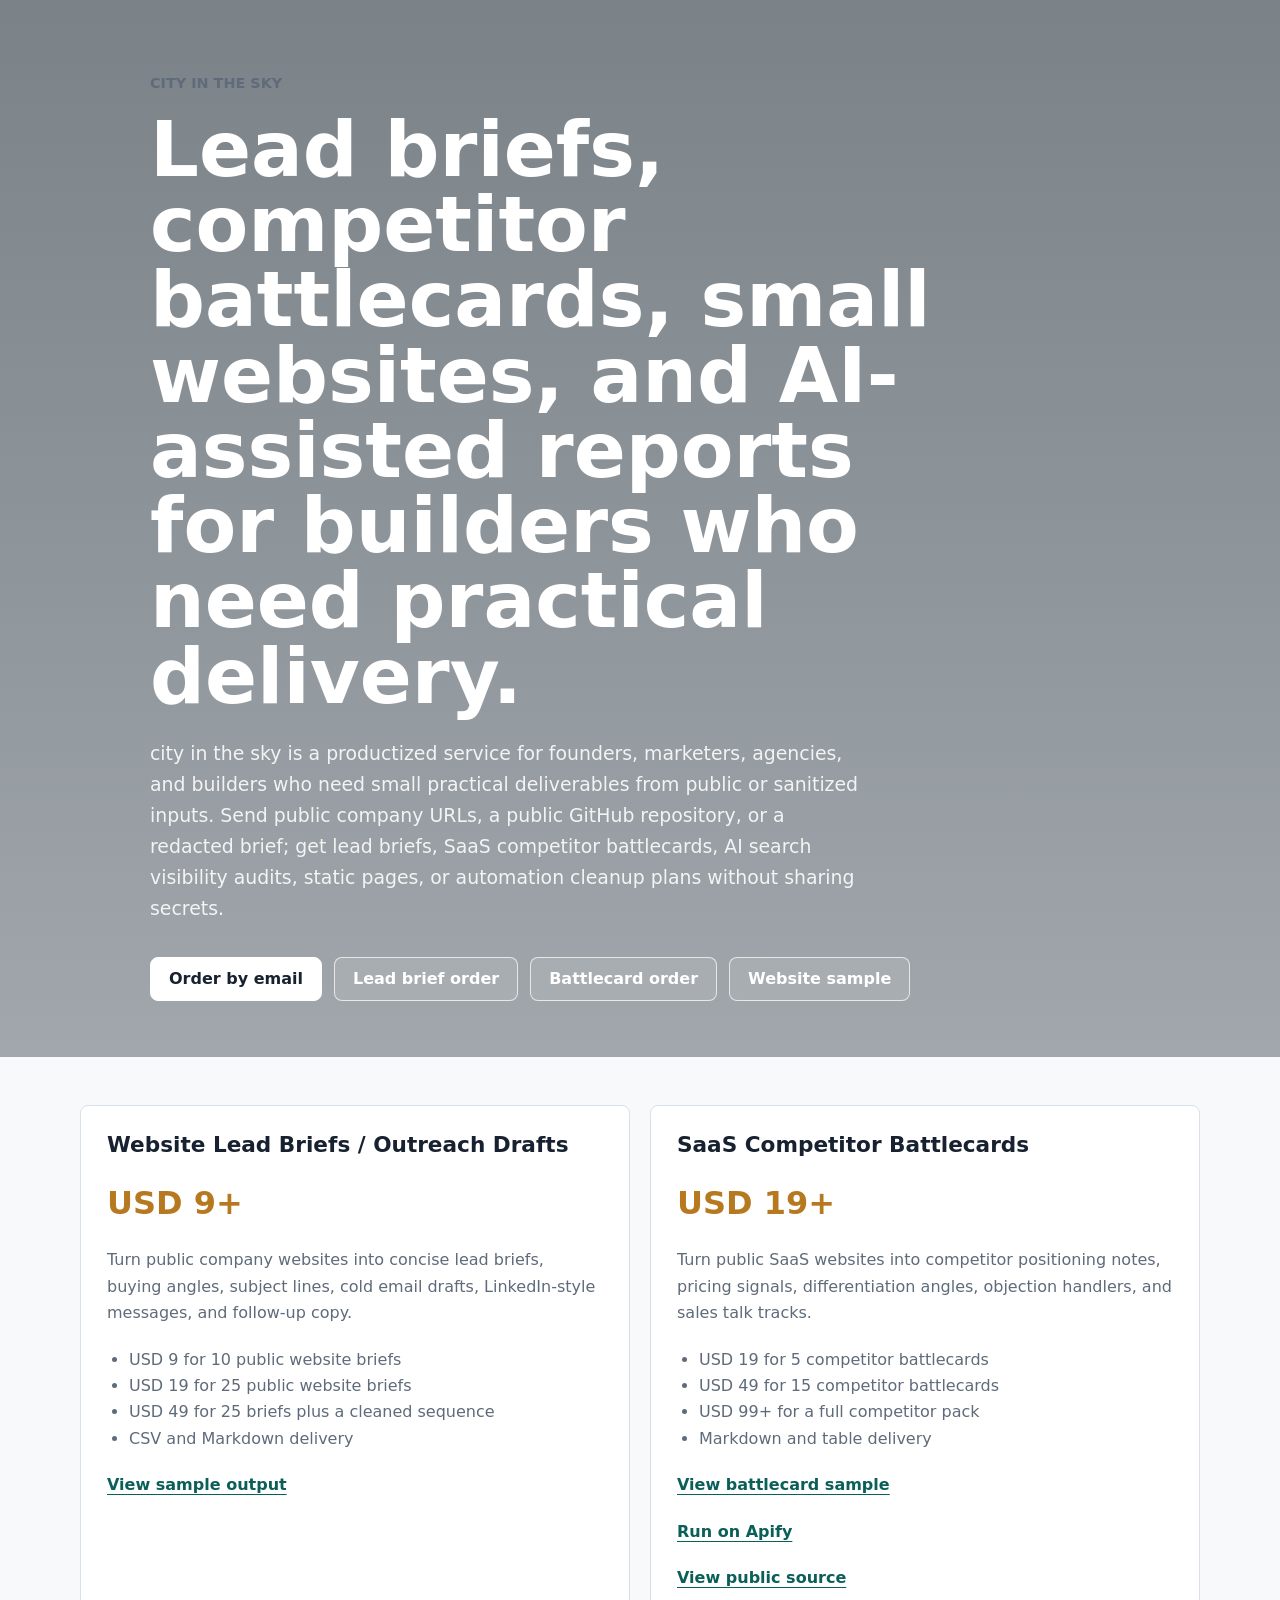
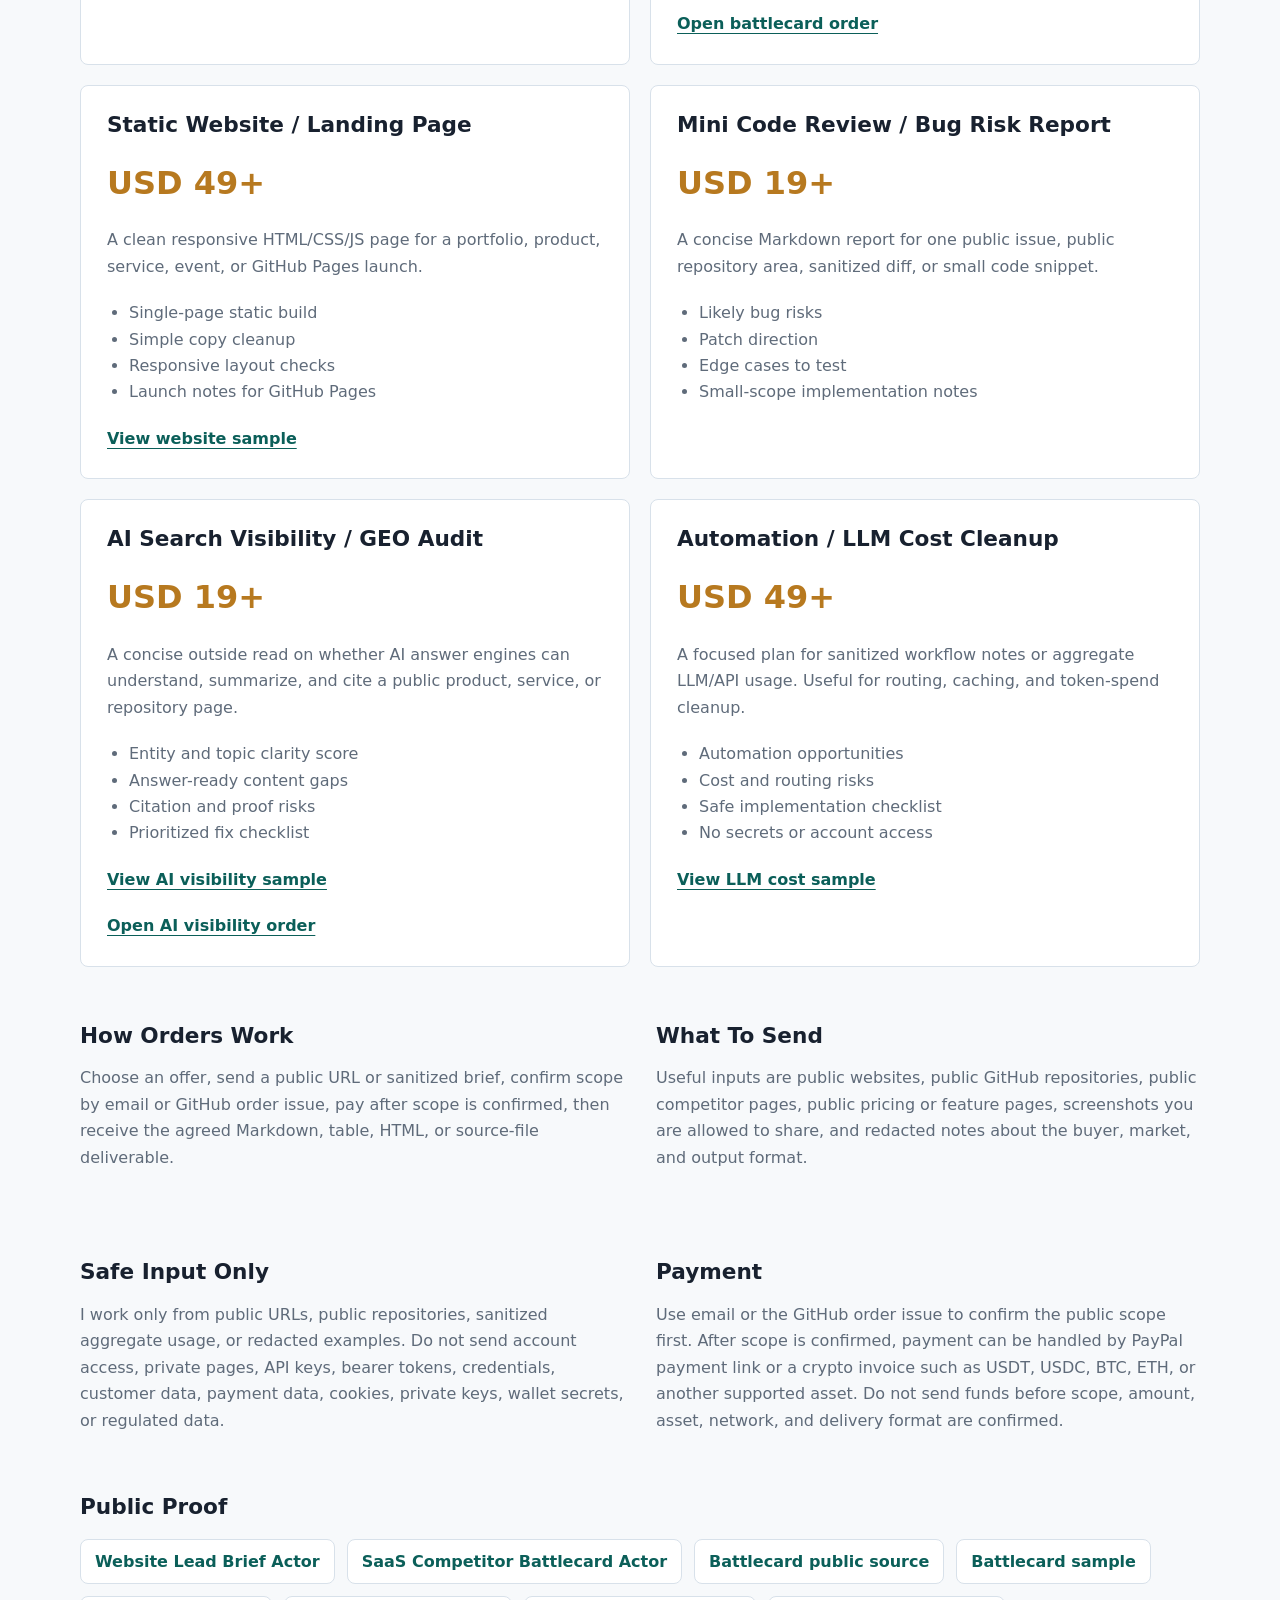
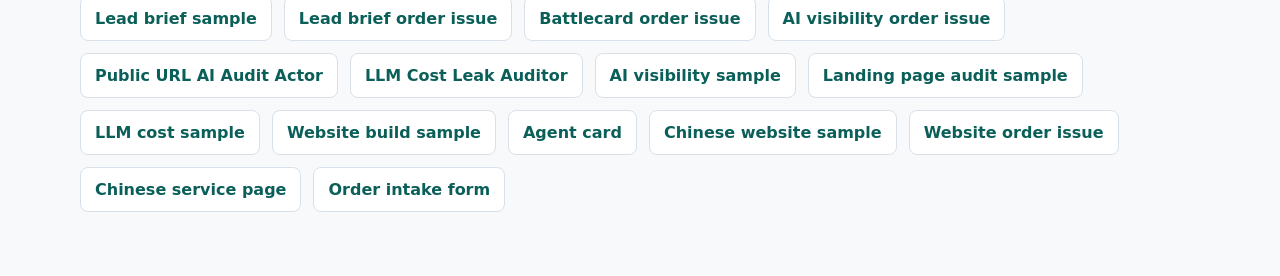
==== index.html @ 8f112b31 "Add public agent card" ====
<!doctype html>
<html lang="en">
  <head>
    <meta charset="utf-8" />
    <meta name="viewport" content="width=device-width, initial-scale=1" />
    <title>city in the sky | Lead Briefs, Competitor Battlecards, Small Websites, and AI Reports</title>
    <meta
      name="description"
      content="Website lead briefs, SaaS competitor battlecards, small AI-assisted website builds, code reviews, landing page audits, and automation reports from public or sanitized inputs."
    />
    <script type="application/ld+json">
      {
        "@context": "https://schema.org",
        "@type": "Organization",
        "name": "city in the sky",
        "url": "https://nonggde.github.io/city-in-the-sky-services/",
        "email": "a13553776411@gmail.com",
        "description": "Productized small AI-assisted reports, lightweight website builds, and public-data audits for SaaS teams, agencies, founders, and builders.",
        "makesOffer": [
          {
            "@type": "Offer",
            "itemOffered": {
              "@type": "Service",
              "name": "Website Lead Briefs"
            }
          },
          {
            "@type": "Offer",
            "itemOffered": {
              "@type": "Service",
              "name": "SaaS Competitor Battlecards"
            }
          },
          {
            "@type": "Offer",
            "itemOffered": {
              "@type": "Service",
              "name": "AI Search Visibility / GEO Audit"
            }
          }
        ]
      }
    </script>
    <link rel="stylesheet" href="styles.css" />
  </head>
  <body>
    <main>
      <section class="hero">
        <div class="hero__content">
          <p class="eyebrow">city in the sky</p>
          <h1>Lead briefs, competitor battlecards, small websites, and AI-assisted reports for builders who need practical delivery.</h1>
          <p class="lead">
            city in the sky is a productized service for founders, marketers, agencies, and
            builders who need small practical deliverables from public or sanitized inputs. Send
            public company URLs, a public GitHub repository, or a redacted brief; get lead briefs,
            SaaS competitor battlecards, AI search visibility audits, static pages, or automation
            cleanup plans without sharing secrets.
          </p>
          <div class="actions">
            <a class="button button--primary" href="mailto:a13553776411@gmail.com?subject=Service%20Order&body=Hi%20city%20in%20the%20sky%2C%0A%0AI%20want%20to%20order%3A%20website%20lead%20briefs%20%2F%20SaaS%20competitor%20battlecards%20%2F%20website%20build%20%2F%20audit%20report.%0A%0ASelected%20package%3A%20%0APublic%20website%20URLs%3A%20%0ACompetitor%20URLs%20if%20needed%3A%20%0AMy%20offer%20or%20company%20context%3A%20%0ATarget%20buyer%20or%20market%3A%20%0APreferred%20language%20and%20tone%3A%20English%2C%20concise%0APreferred%20payment%3A%20PayPal%20payment%20link%20%2F%20USDT%20%2F%20USDC%20%2F%20BTC%20%2F%20ETH%20%2F%20other%0A%0AI%20confirm%20this%20order%20uses%20public%20or%20sanitized%20inputs%20only%20and%20does%20not%20include%20logins%2C%20private%20data%2C%20API%20keys%2C%20credentials%2C%20customer%20data%2C%20payment%20data%2C%20wallet%20secrets%2C%20or%20regulated%20data.">Order by email</a>
            <a class="button" href="https://github.com/nonggde/city-in-the-sky-services/issues/new?template=lead-brief-order.yml" rel="noreferrer">Lead brief order</a>
            <a class="button" href="https://github.com/nonggde/city-in-the-sky-services/issues/new?template=battlecard-order.yml" rel="noreferrer">Battlecard order</a>
            <a class="button" href="web-demo.html">Website sample</a>
          </div>
        </div>
      </section>

      <section class="band">
        <div class="grid">
          <article>
            <h2>Website Lead Briefs / Outreach Drafts</h2>
            <p class="price">USD 9+</p>
            <p>
              Turn public company websites into concise lead briefs, buying angles, subject
              lines, cold email drafts, LinkedIn-style messages, and follow-up copy.
            </p>
            <ul>
              <li>USD 9 for 10 public website briefs</li>
              <li>USD 19 for 25 public website briefs</li>
              <li>USD 49 for 25 briefs plus a cleaned sequence</li>
              <li>CSV and Markdown delivery</li>
            </ul>
            <p class="card-link"><a href="https://github.com/nonggde/website-lead-brief-actor/blob/main/examples/model-backed-sample.md" rel="noreferrer">View sample output</a></p>
          </article>

          <article>
            <h2>SaaS Competitor Battlecards</h2>
            <p class="price">USD 19+</p>
            <p>
              Turn public SaaS websites into competitor positioning notes, pricing signals,
              differentiation angles, objection handlers, and sales talk tracks.
            </p>
            <ul>
              <li>USD 19 for 5 competitor battlecards</li>
              <li>USD 49 for 15 competitor battlecards</li>
              <li>USD 99+ for a full competitor pack</li>
              <li>Markdown and table delivery</li>
            </ul>
            <p class="card-link"><a href="battlecard-sample.html">View battlecard sample</a></p>
            <p class="card-link"><a href="https://apify.com/city-in-the-sky/saas-competitor-battlecard-generator" rel="noreferrer">Run on Apify</a></p>
            <p class="card-link"><a href="https://github.com/nonggde/saas-competitor-battlecard-actor" rel="noreferrer">View public source</a></p>
            <p class="card-link"><a href="https://github.com/nonggde/city-in-the-sky-services/issues/new?template=battlecard-order.yml" rel="noreferrer">Open battlecard order</a></p>
          </article>

          <article>
            <h2>Static Website / Landing Page</h2>
            <p class="price">USD 49+</p>
            <p>
              A clean responsive HTML/CSS/JS page for a portfolio, product, service, event,
              or GitHub Pages launch.
            </p>
            <ul>
              <li>Single-page static build</li>
              <li>Simple copy cleanup</li>
              <li>Responsive layout checks</li>
              <li>Launch notes for GitHub Pages</li>
            </ul>
            <p class="card-link"><a href="web-demo.html">View website sample</a></p>
          </article>

          <article>
            <h2>Mini Code Review / Bug Risk Report</h2>
            <p class="price">USD 19+</p>
            <p>
              A concise Markdown report for one public issue, public repository area, sanitized
              diff, or small code snippet.
            </p>
            <ul>
              <li>Likely bug risks</li>
              <li>Patch direction</li>
              <li>Edge cases to test</li>
              <li>Small-scope implementation notes</li>
            </ul>
          </article>

          <article>
            <h2>AI Search Visibility / GEO Audit</h2>
            <p class="price">USD 19+</p>
            <p>
              A concise outside read on whether AI answer engines can understand, summarize,
              and cite a public product, service, or repository page.
            </p>
            <ul>
              <li>Entity and topic clarity score</li>
              <li>Answer-ready content gaps</li>
              <li>Citation and proof risks</li>
              <li>Prioritized fix checklist</li>
            </ul>
            <p class="card-link"><a href="ai-visibility-sample.html">View AI visibility sample</a></p>
            <p class="card-link"><a href="https://github.com/nonggde/city-in-the-sky-services/issues/new?template=ai-visibility-order.yml" rel="noreferrer">Open AI visibility order</a></p>
          </article>

          <article>
            <h2>Automation / LLM Cost Cleanup</h2>
            <p class="price">USD 49+</p>
            <p>
              A focused plan for sanitized workflow notes or aggregate LLM/API usage.
              Useful for routing, caching, and token-spend cleanup.
            </p>
            <ul>
              <li>Automation opportunities</li>
              <li>Cost and routing risks</li>
              <li>Safe implementation checklist</li>
              <li>No secrets or account access</li>
            </ul>
            <p class="card-link"><a href="llm-cost-sample.html">View LLM cost sample</a></p>
          </article>
        </div>
      </section>

      <section class="rules">
        <div>
          <h2>How Orders Work</h2>
          <p>
            Choose an offer, send a public URL or sanitized brief, confirm scope by email or GitHub
            order issue, pay after scope is confirmed, then receive the agreed Markdown, table,
            HTML, or source-file deliverable.
          </p>
        </div>
        <div>
          <h2>What To Send</h2>
          <p>
            Useful inputs are public websites, public GitHub repositories, public competitor pages,
            public pricing or feature pages, screenshots you are allowed to share, and redacted
            notes about the buyer, market, and output format.
          </p>
        </div>
      </section>

      <section class="rules">
        <div>
          <h2>Safe Input Only</h2>
          <p>
            I work only from public URLs, public repositories, sanitized aggregate usage, or redacted
            examples. Do not send account access, private pages, API keys, bearer tokens, credentials,
            customer data, payment data, cookies, private keys, wallet secrets, or regulated data.
          </p>
        </div>
        <div>
          <h2>Payment</h2>
          <p>
            Use email or the GitHub order issue to confirm the public scope first. After scope is
            confirmed, payment can be handled by PayPal payment link or a crypto invoice such as
            USDT, USDC, BTC, ETH, or another supported asset. Do not send funds before scope,
            amount, asset, network, and delivery format are confirmed.
          </p>
        </div>
      </section>

      <section class="proof">
        <h2>Public Proof</h2>
        <div class="links">
          <a href="https://github.com/nonggde/website-lead-brief-actor" rel="noreferrer">Website Lead Brief Actor</a>
          <a href="https://apify.com/city-in-the-sky/saas-competitor-battlecard-generator" rel="noreferrer">SaaS Competitor Battlecard Actor</a>
          <a href="https://github.com/nonggde/saas-competitor-battlecard-actor" rel="noreferrer">Battlecard public source</a>
          <a href="battlecard-sample.html">Battlecard sample</a>
          <a href="https://github.com/nonggde/website-lead-brief-actor/blob/main/examples/model-backed-sample.md" rel="noreferrer">Lead brief sample</a>
          <a href="https://github.com/nonggde/city-in-the-sky-services/issues/new?template=lead-brief-order.yml" rel="noreferrer">Lead brief order issue</a>
          <a href="https://github.com/nonggde/city-in-the-sky-services/issues/new?template=battlecard-order.yml" rel="noreferrer">Battlecard order issue</a>
          <a href="https://github.com/nonggde/city-in-the-sky-services/issues/new?template=ai-visibility-order.yml" rel="noreferrer">AI visibility order issue</a>
          <a href="https://github.com/nonggde/public-url-ai-audit-actor" rel="noreferrer">Public URL AI Audit Actor</a>
          <a href="https://github.com/nonggde/llm-cost-leak-auditor" rel="noreferrer">LLM Cost Leak Auditor</a>
          <a href="ai-visibility-sample.html">AI visibility sample</a>
          <a href="sample.html">Landing page audit sample</a>
          <a href="llm-cost-sample.html">LLM cost sample</a>
          <a href="web-demo.html">Website build sample</a>
          <a href="agent-card.json">Agent card</a>
          <a href="web-demo-zh.html">Chinese website sample</a>
          <a href="https://github.com/nonggde/city-in-the-sky-services/issues/new?template=website-build-order.yml" rel="noreferrer">Website order issue</a>
          <a href="zh.html">Chinese service page</a>
          <a href="https://github.com/nonggde/city-in-the-sky-services/issues/new?template=order-starter.yml" rel="noreferrer">Order intake form</a>
        </div>
      </section>
    </main>
  </body>
</html>
---- styles.css ----
:root {
  color-scheme: light;
  --ink: #18212f;
  --muted: #5f6b7a;
  --line: #d8e1ea;
  --paper: #f7f9fb;
  --panel: #ffffff;
  --accent: #0f766e;
  --accent-strong: #0b5f59;
  --gold: #b7791f;
}

* {
  box-sizing: border-box;
}

body {
  margin: 0;
  font-family: Inter, ui-sans-serif, system-ui, -apple-system, BlinkMacSystemFont, "Segoe UI", sans-serif;
  color: var(--ink);
  background: var(--paper);
}

a {
  color: inherit;
}

main {
  min-height: 100vh;
}

.hero {
  min-height: 58vh;
  display: flex;
  align-items: center;
  padding: 72px 24px 56px;
  background:
    linear-gradient(rgba(8, 21, 30, 0.52), rgba(8, 21, 30, 0.36)),
    url("https://images.unsplash.com/photo-1497366754035-f200968a6e72?auto=format&fit=crop&w=1800&q=80") center/cover;
  color: #fff;
}

.hero--zh {
  background:
    linear-gradient(rgba(8, 21, 30, 0.58), rgba(8, 21, 30, 0.38)),
    url("https://images.unsplash.com/photo-1517245386807-bb43f82c33c4?auto=format&fit=crop&w=1800&q=80") center/cover;
}

.hero__content {
  width: min(980px, 100%);
  margin: 0 auto;
}

.eyebrow {
  margin: 0 0 16px;
  font-size: 0.9rem;
  font-weight: 700;
  letter-spacing: 0;
  text-transform: uppercase;
}

h1 {
  max-width: 850px;
  margin: 0;
  font-size: clamp(2.4rem, 6vw, 5.2rem);
  line-height: 0.98;
  letter-spacing: 0;
}

.lead {
  max-width: 720px;
  margin: 24px 0 0;
  font-size: 1.18rem;
  line-height: 1.65;
  color: rgba(255, 255, 255, 0.88);
}

.actions {
  display: flex;
  flex-wrap: wrap;
  gap: 12px;
  margin-top: 32px;
}

.button {
  display: inline-flex;
  min-height: 44px;
  align-items: center;
  justify-content: center;
  border: 1px solid rgba(255, 255, 255, 0.7);
  border-radius: 8px;
  padding: 10px 18px;
  color: #fff;
  font-weight: 700;
  text-decoration: none;
  background: rgba(255, 255, 255, 0.1);
}

.button--primary {
  border-color: #fff;
  color: var(--ink);
  background: #fff;
}

.band,
.rules,
.proof {
  width: min(1120px, calc(100% - 48px));
  margin: 0 auto;
}

.band {
  padding: 48px 0 20px;
}

.grid {
  display: grid;
  grid-template-columns: repeat(2, minmax(0, 1fr));
  gap: 20px;
}

article {
  min-height: 320px;
  border: 1px solid var(--line);
  border-radius: 8px;
  padding: 26px;
  background: var(--panel);
}

h2 {
  margin: 0;
  font-size: 1.35rem;
  line-height: 1.25;
  letter-spacing: 0;
}

.price {
  margin: 18px 0;
  color: var(--gold);
  font-size: 2rem;
  font-weight: 800;
}

p,
li {
  color: var(--muted);
  font-size: 1rem;
  line-height: 1.65;
}

ul {
  margin: 20px 0 0;
  padding-left: 22px;
}

strong {
  color: var(--ink);
}

.card-link {
  margin: 20px 0 0;
}

.card-link a {
  color: var(--accent-strong);
  font-weight: 800;
  text-decoration: underline;
  text-underline-offset: 4px;
}

.rules {
  display: grid;
  grid-template-columns: repeat(2, minmax(0, 1fr));
  gap: 32px;
  padding: 36px 0;
}

.proof {
  padding: 8px 0 64px;
}

.links {
  display: flex;
  flex-wrap: wrap;
  gap: 12px;
  margin-top: 18px;
}

.links a {
  border: 1px solid var(--line);
  border-radius: 8px;
  padding: 12px 14px;
  color: var(--accent-strong);
  font-weight: 700;
  text-decoration: none;
  background: var(--panel);
}

.report-page {
  background: var(--paper);
}

.report-hero {
  padding: 72px 24px 44px;
  background: var(--ink);
  color: #fff;
}

.report-hero > * {
  width: min(920px, 100%);
  margin-left: auto;
  margin-right: auto;
}

.report-body {
  display: grid;
  width: min(920px, calc(100% - 48px));
  margin: 0 auto;
  padding: 36px 0 64px;
  gap: 18px;
}

.report-body article {
  min-height: auto;
}

.report-body ol {
  margin: 20px 0 0;
  padding-left: 22px;
}

.table-wrap {
  width: 100%;
  margin-top: 20px;
  overflow-x: auto;
}

table {
  width: 100%;
  min-width: 640px;
  border-collapse: collapse;
  color: var(--ink);
}

th,
td {
  border-bottom: 1px solid var(--line);
  padding: 12px 10px;
  text-align: left;
  vertical-align: top;
}

th {
  color: var(--ink);
  font-size: 0.86rem;
  text-transform: uppercase;
}

td {
  color: var(--muted);
  font-size: 0.96rem;
}

.demo-page {
  background: #f4f7f5;
}

.demo-hero {
  min-height: 62vh;
  display: flex;
  align-items: center;
  padding: 72px 24px 56px;
  color: #fff;
  background:
    linear-gradient(90deg, rgba(11, 22, 28, 0.82), rgba(11, 22, 28, 0.46)),
    url("https://images.unsplash.com/photo-1519389950473-47ba0277781c?auto=format&fit=crop&w=1800&q=82") center/cover;
}

.demo-hero__copy,
.demo-strip,
.demo-content,
.demo-process,
.demo-boundary {
  width: min(1120px, calc(100% - 48px));
  margin: 0 auto;
}

.demo-hero__copy {
  width: min(980px, calc(100% - 48px));
}

.demo-strip {
  display: grid;
  grid-template-columns: repeat(3, minmax(0, 1fr));
  gap: 1px;
  padding: 0;
  transform: translateY(-28px);
  overflow: hidden;
  border: 1px solid var(--line);
  border-radius: 8px;
  background: var(--line);
}

.demo-strip div {
  min-height: 116px;
  padding: 24px;
  background: #fff;
}

.demo-strip span {
  display: block;
  margin-bottom: 10px;
  color: var(--muted);
  font-size: 0.88rem;
  font-weight: 700;
}

.demo-strip strong {
  display: block;
  font-size: 1.15rem;
  line-height: 1.35;
}

.demo-content,
.demo-process,
.demo-boundary {
  padding: 28px 0 44px;
}

.demo-section-heading {
  max-width: 720px;
  margin-bottom: 22px;
}

.demo-section-heading .eyebrow {
  color: var(--accent-strong);
}

.demo-section-heading h2 {
  font-size: clamp(1.8rem, 4vw, 3.2rem);
  line-height: 1.05;
}

.demo-grid {
  display: grid;
  grid-template-columns: repeat(4, minmax(0, 1fr));
  gap: 16px;
}

.demo-grid article {
  min-height: 230px;
}

.demo-grid h3 {
  margin: 0;
  font-size: 1.08rem;
  line-height: 1.25;
}

.demo-process ol {
  display: grid;
  grid-template-columns: repeat(4, minmax(0, 1fr));
  gap: 16px;
  margin: 0;
  padding: 0;
  list-style: none;
}

.demo-process li {
  min-height: 210px;
  border: 1px solid var(--line);
  border-radius: 8px;
  padding: 22px;
  background: #fff;
}

.demo-process li strong {
  display: block;
  margin-bottom: 12px;
  font-size: 1.05rem;
}

.demo-boundary {
  margin-bottom: 64px;
  border-top: 1px solid var(--line);
}

@media (max-width: 760px) {
  .hero {
    min-height: 62vh;
    padding: 56px 20px 44px;
  }

  .band,
  .rules,
  .proof {
    width: min(100% - 32px, 1120px);
  }

  .grid,
  .rules {
    grid-template-columns: 1fr;
  }

  article {
    min-height: auto;
  }

  .demo-hero {
    min-height: 68vh;
    padding: 56px 20px 48px;
  }

  .demo-hero__copy,
  .demo-strip,
  .demo-content,
  .demo-process,
  .demo-boundary {
    width: min(100% - 32px, 1120px);
  }

  .demo-strip,
  .demo-grid,
  .demo-process ol {
    grid-template-columns: 1fr;
  }

  .demo-strip {
    transform: translateY(-18px);
  }

  .demo-strip div,
  .demo-grid article,
  .demo-process li {
    min-height: auto;
  }
}
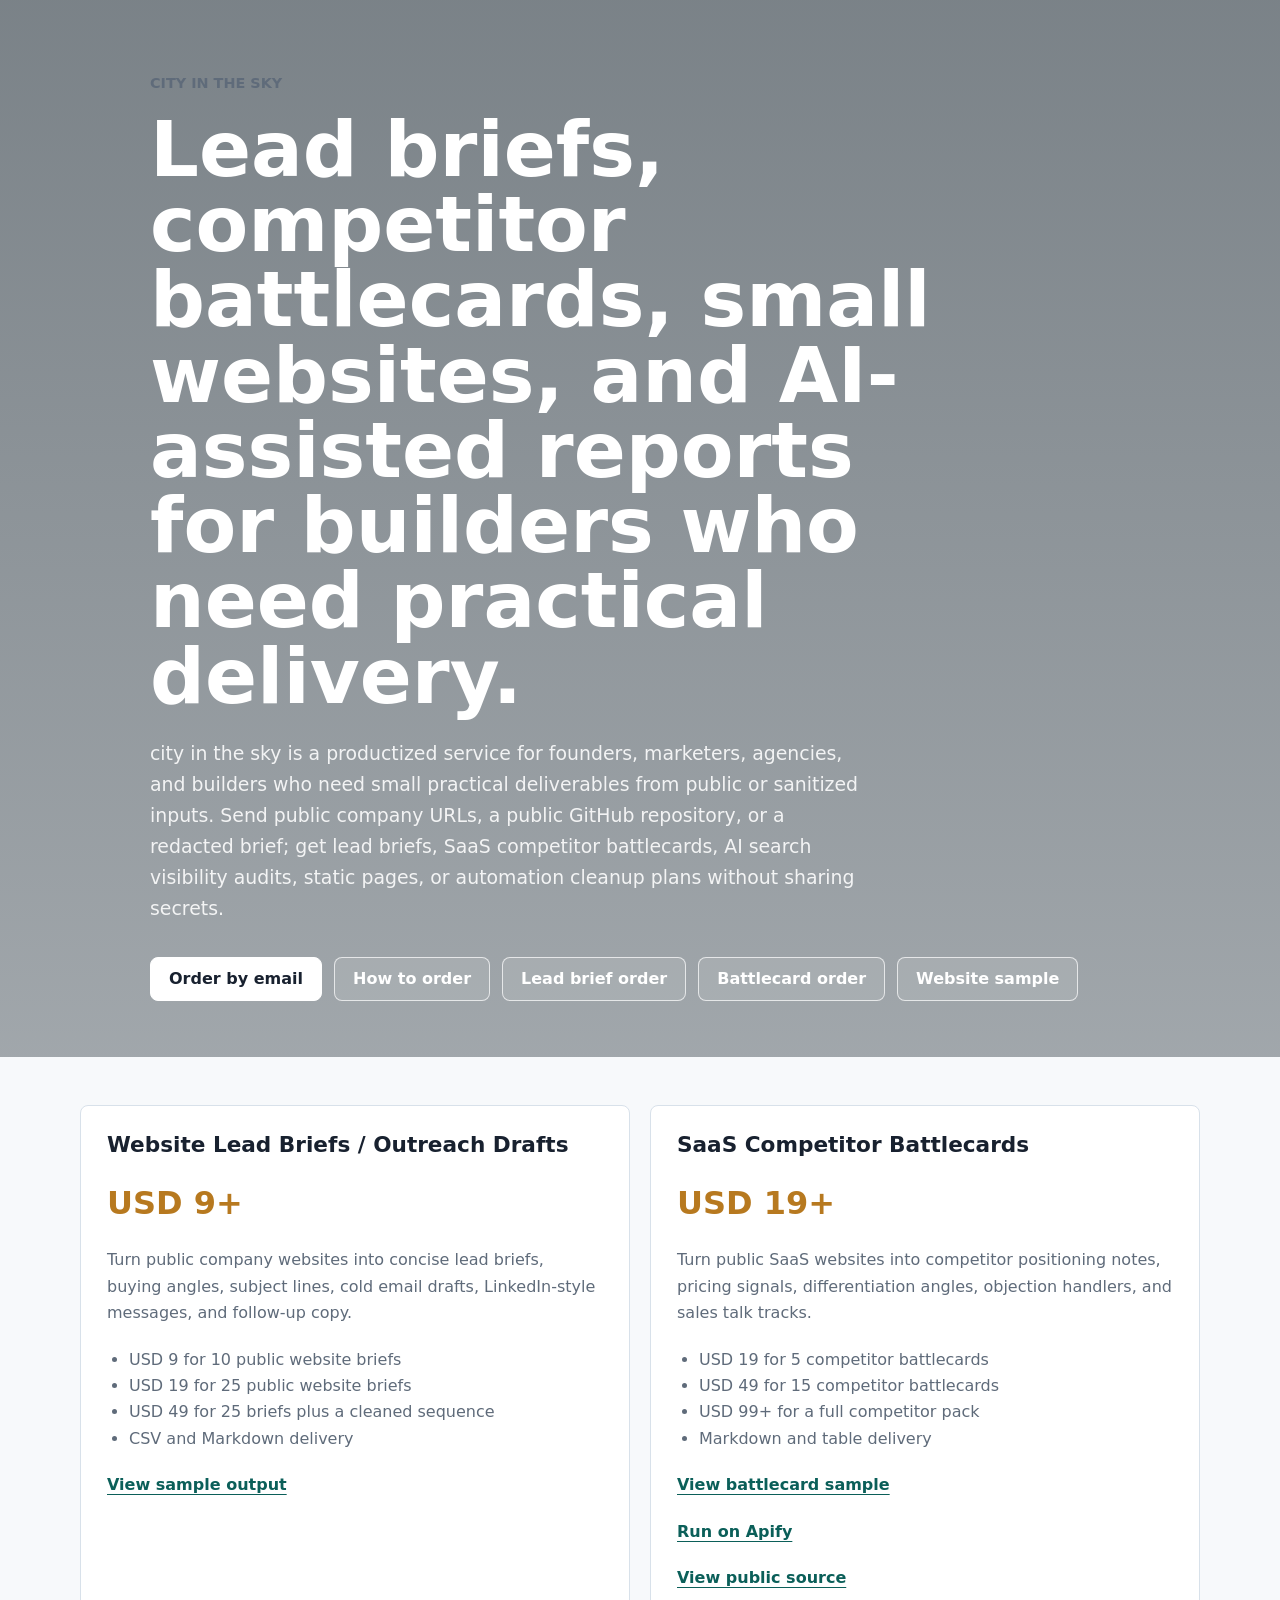
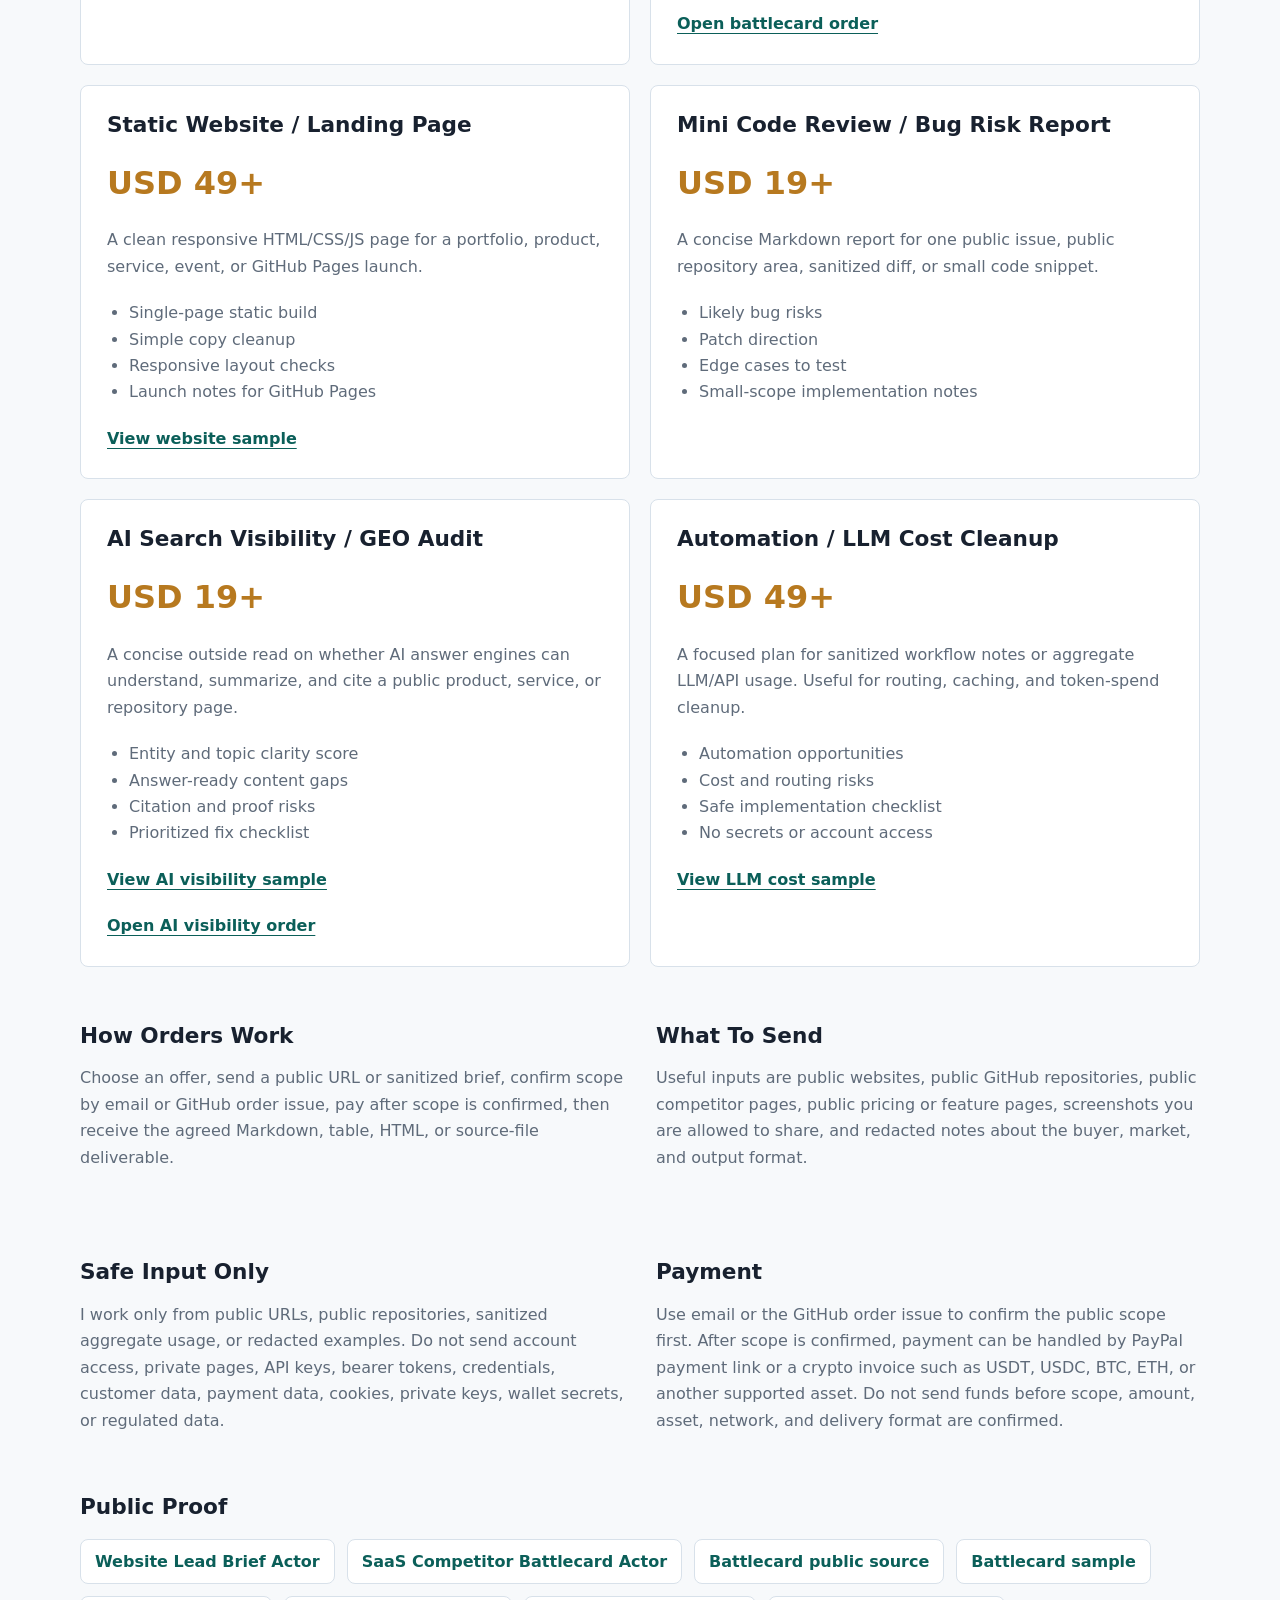
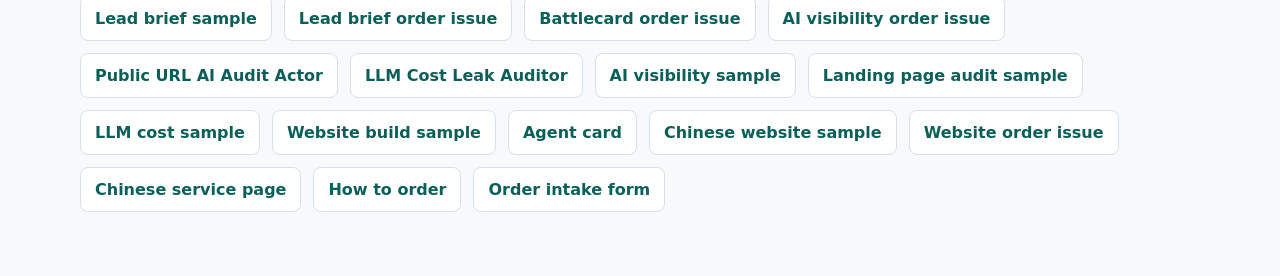
==== commit c2ad320a: "Add order guide page" ====
--- a/index.html
+++ b/index.html
@@ -58,6 +58,7 @@
           </p>
           <div class="actions">
             <a class="button button--primary" href="mailto:a13553776411@gmail.com?subject=Service%20Order&body=Hi%20city%20in%20the%20sky%2C%0A%0AI%20want%20to%20order%3A%20website%20lead%20briefs%20%2F%20SaaS%20competitor%20battlecards%20%2F%20website%20build%20%2F%20audit%20report.%0A%0ASelected%20package%3A%20%0APublic%20website%20URLs%3A%20%0ACompetitor%20URLs%20if%20needed%3A%20%0AMy%20offer%20or%20company%20context%3A%20%0ATarget%20buyer%20or%20market%3A%20%0APreferred%20language%20and%20tone%3A%20English%2C%20concise%0APreferred%20payment%3A%20PayPal%20payment%20link%20%2F%20USDT%20%2F%20USDC%20%2F%20BTC%20%2F%20ETH%20%2F%20other%0A%0AI%20confirm%20this%20order%20uses%20public%20or%20sanitized%20inputs%20only%20and%20does%20not%20include%20logins%2C%20private%20data%2C%20API%20keys%2C%20credentials%2C%20customer%20data%2C%20payment%20data%2C%20wallet%20secrets%2C%20or%20regulated%20data.">Order by email</a>
+            <a class="button" href="order.html">How to order</a>
             <a class="button" href="https://github.com/nonggde/city-in-the-sky-services/issues/new?template=lead-brief-order.yml" rel="noreferrer">Lead brief order</a>
             <a class="button" href="https://github.com/nonggde/city-in-the-sky-services/issues/new?template=battlecard-order.yml" rel="noreferrer">Battlecard order</a>
             <a class="button" href="web-demo.html">Website sample</a>
@@ -228,6 +229,7 @@
           <a href="web-demo-zh.html">Chinese website sample</a>
           <a href="https://github.com/nonggde/city-in-the-sky-services/issues/new?template=website-build-order.yml" rel="noreferrer">Website order issue</a>
           <a href="zh.html">Chinese service page</a>
+          <a href="order.html">How to order</a>
           <a href="https://github.com/nonggde/city-in-the-sky-services/issues/new?template=order-starter.yml" rel="noreferrer">Order intake form</a>
         </div>
       </section>
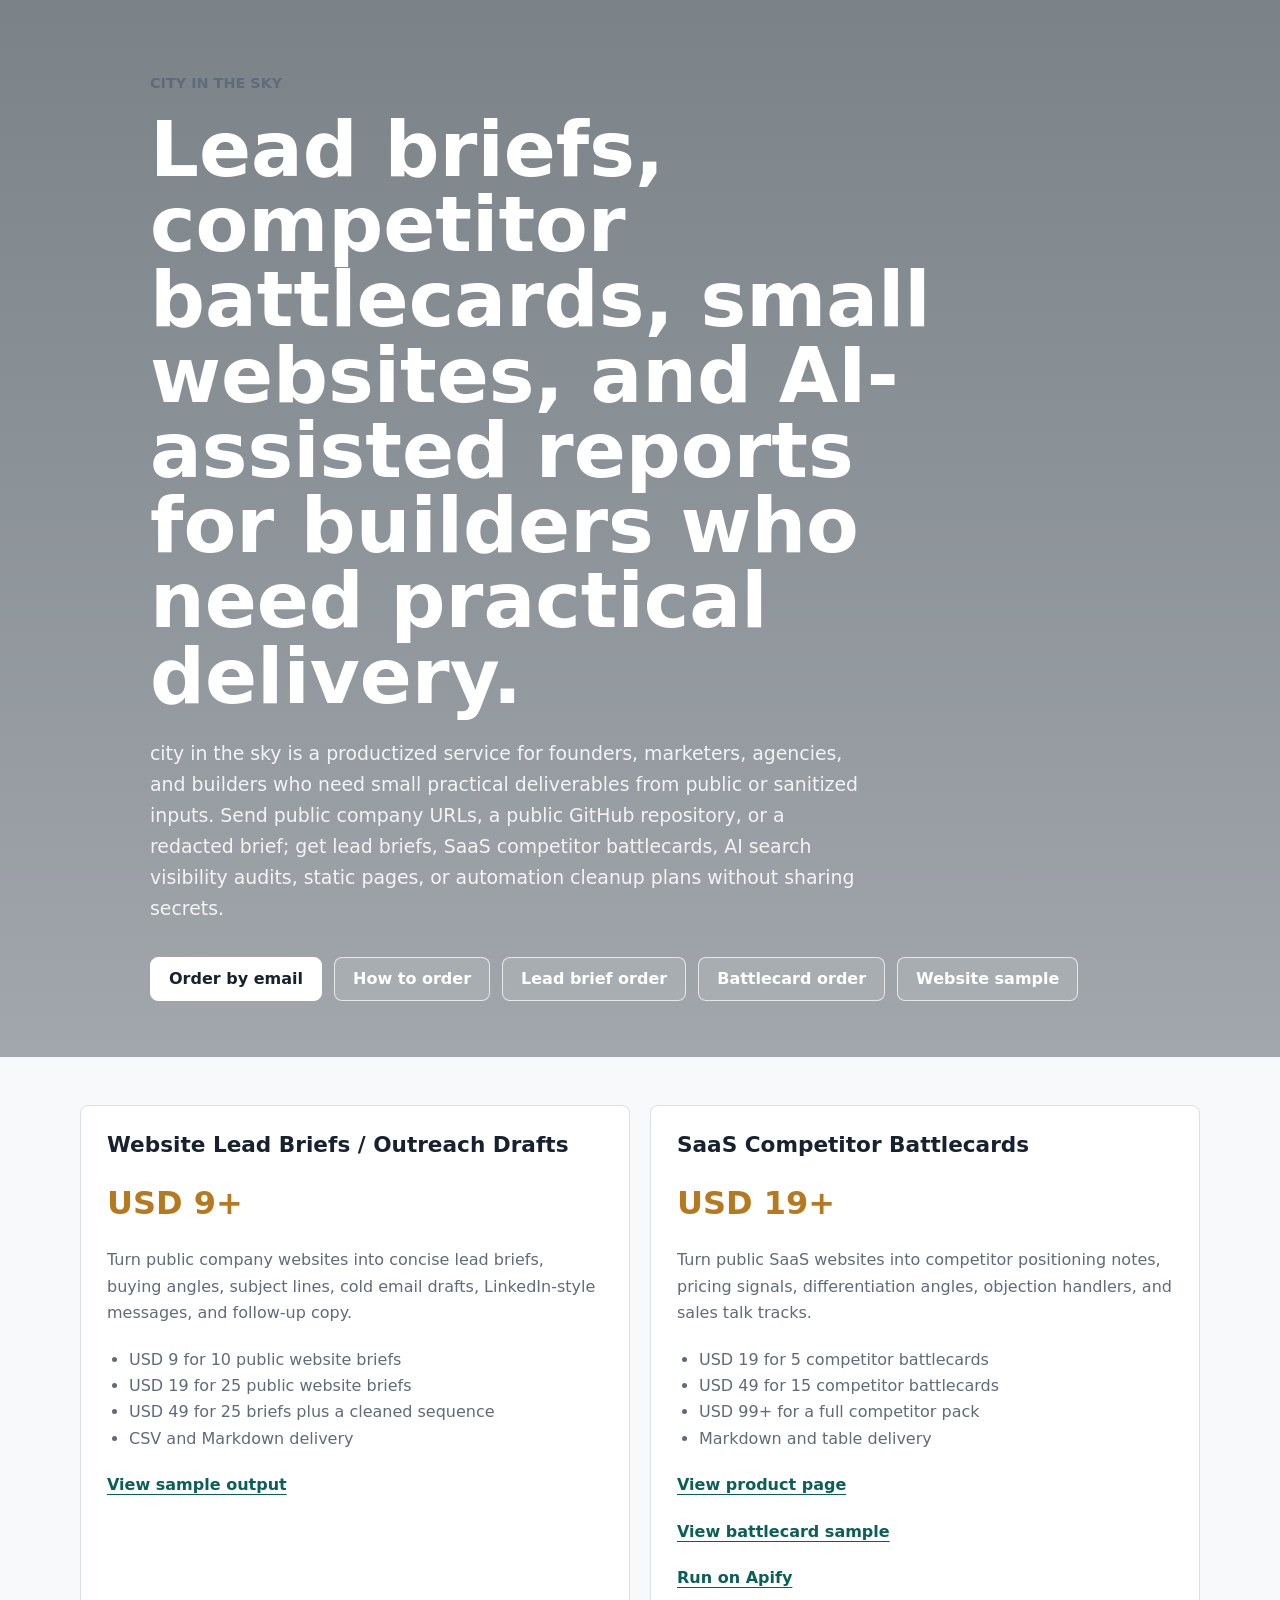
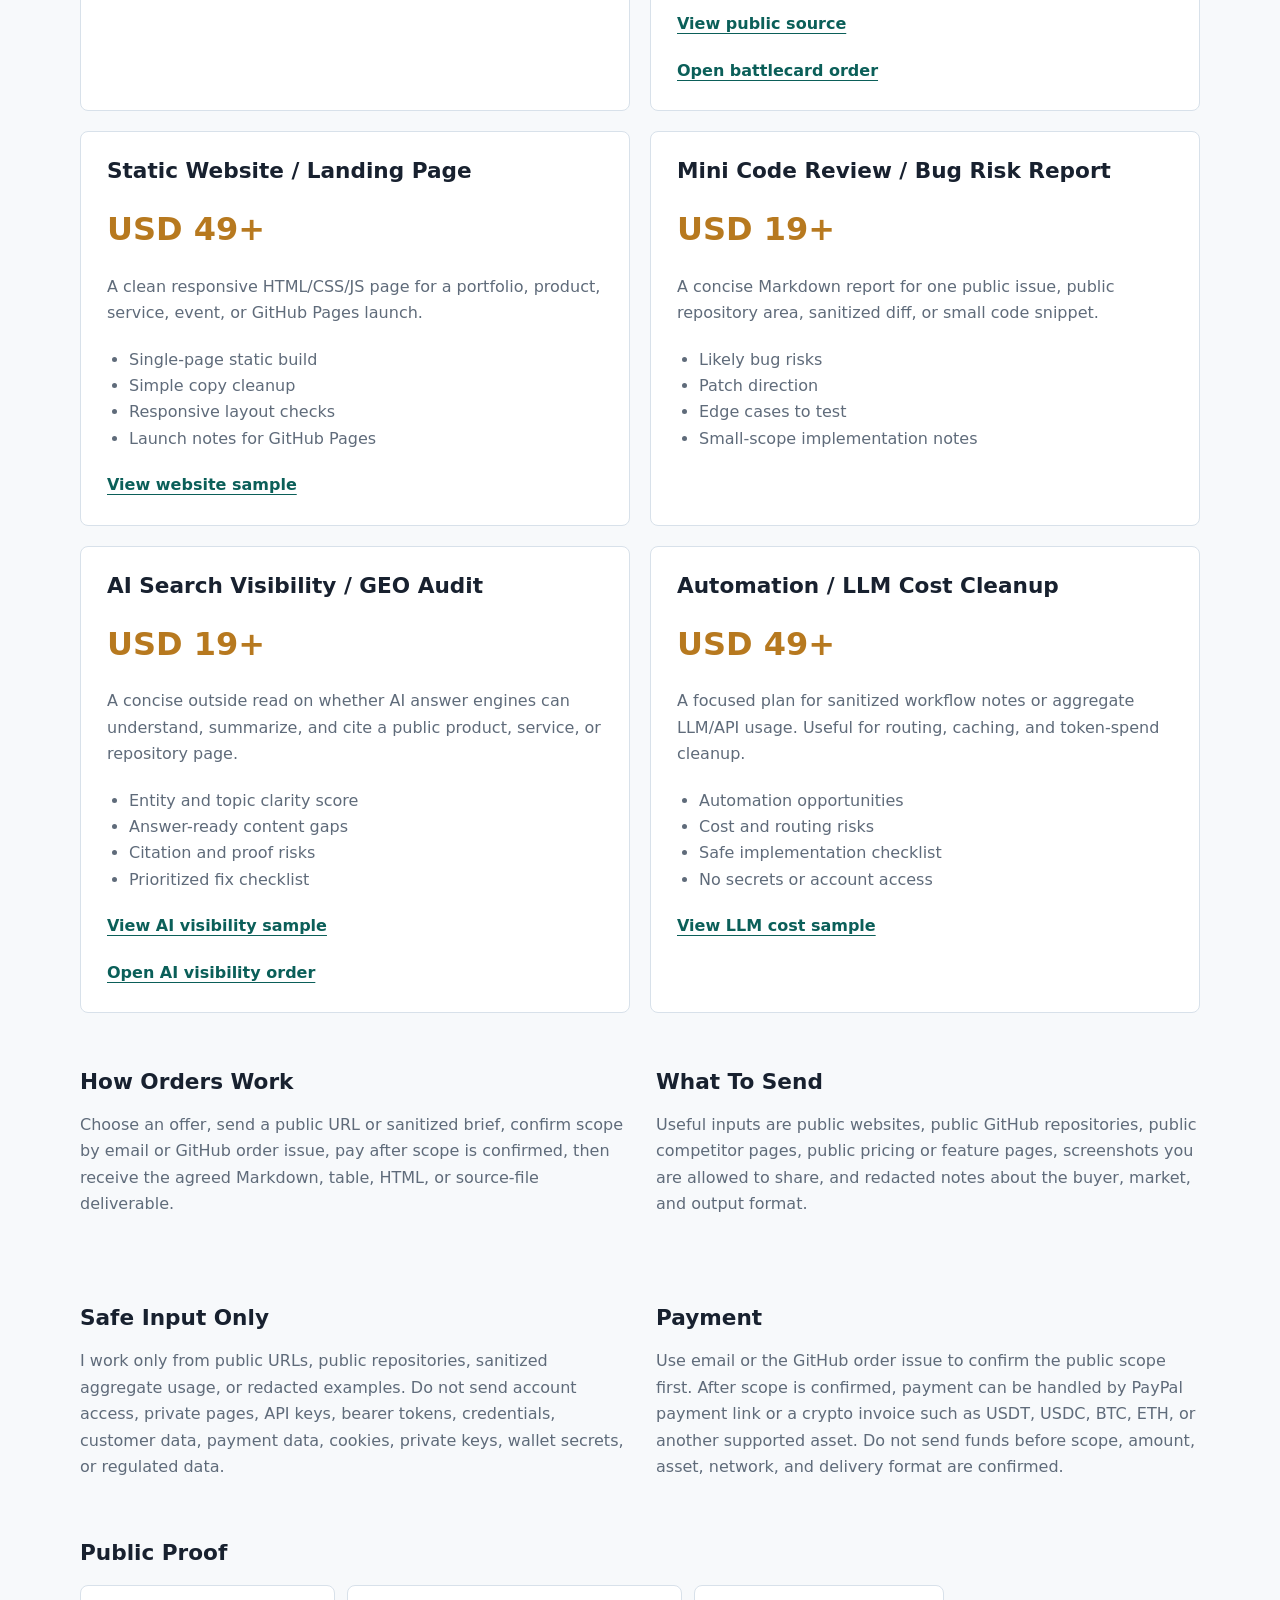
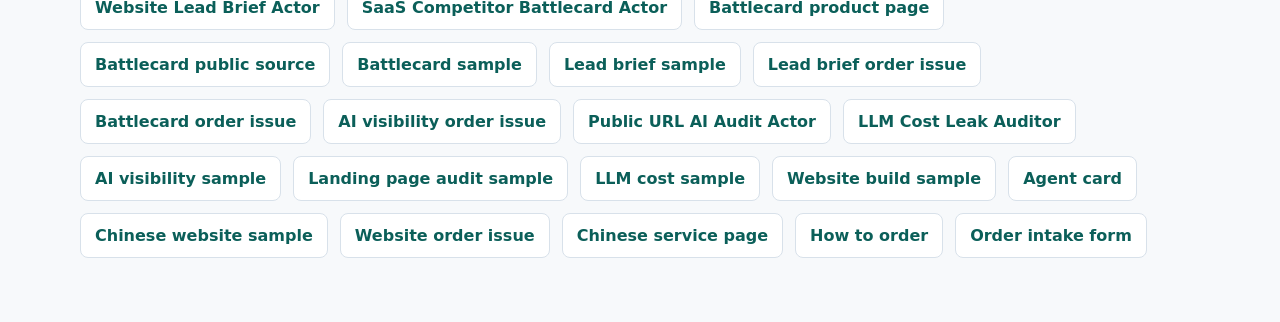
==== commit 7b37f458: "Add battlecard product landing page" ====
--- a/index.html
+++ b/index.html
@@ -97,6 +97,7 @@
               <li>USD 99+ for a full competitor pack</li>
               <li>Markdown and table delivery</li>
             </ul>
+            <p class="card-link"><a href="competitor-battlecards.html">View product page</a></p>
             <p class="card-link"><a href="battlecard-sample.html">View battlecard sample</a></p>
             <p class="card-link"><a href="https://apify.com/city-in-the-sky/saas-competitor-battlecard-generator" rel="noreferrer">Run on Apify</a></p>
             <p class="card-link"><a href="https://github.com/nonggde/saas-competitor-battlecard-actor" rel="noreferrer">View public source</a></p>
@@ -213,6 +214,7 @@
         <div class="links">
           <a href="https://github.com/nonggde/website-lead-brief-actor" rel="noreferrer">Website Lead Brief Actor</a>
           <a href="https://apify.com/city-in-the-sky/saas-competitor-battlecard-generator" rel="noreferrer">SaaS Competitor Battlecard Actor</a>
+          <a href="competitor-battlecards.html">Battlecard product page</a>
           <a href="https://github.com/nonggde/saas-competitor-battlecard-actor" rel="noreferrer">Battlecard public source</a>
           <a href="battlecard-sample.html">Battlecard sample</a>
           <a href="https://github.com/nonggde/website-lead-brief-actor/blob/main/examples/model-backed-sample.md" rel="noreferrer">Lead brief sample</a>
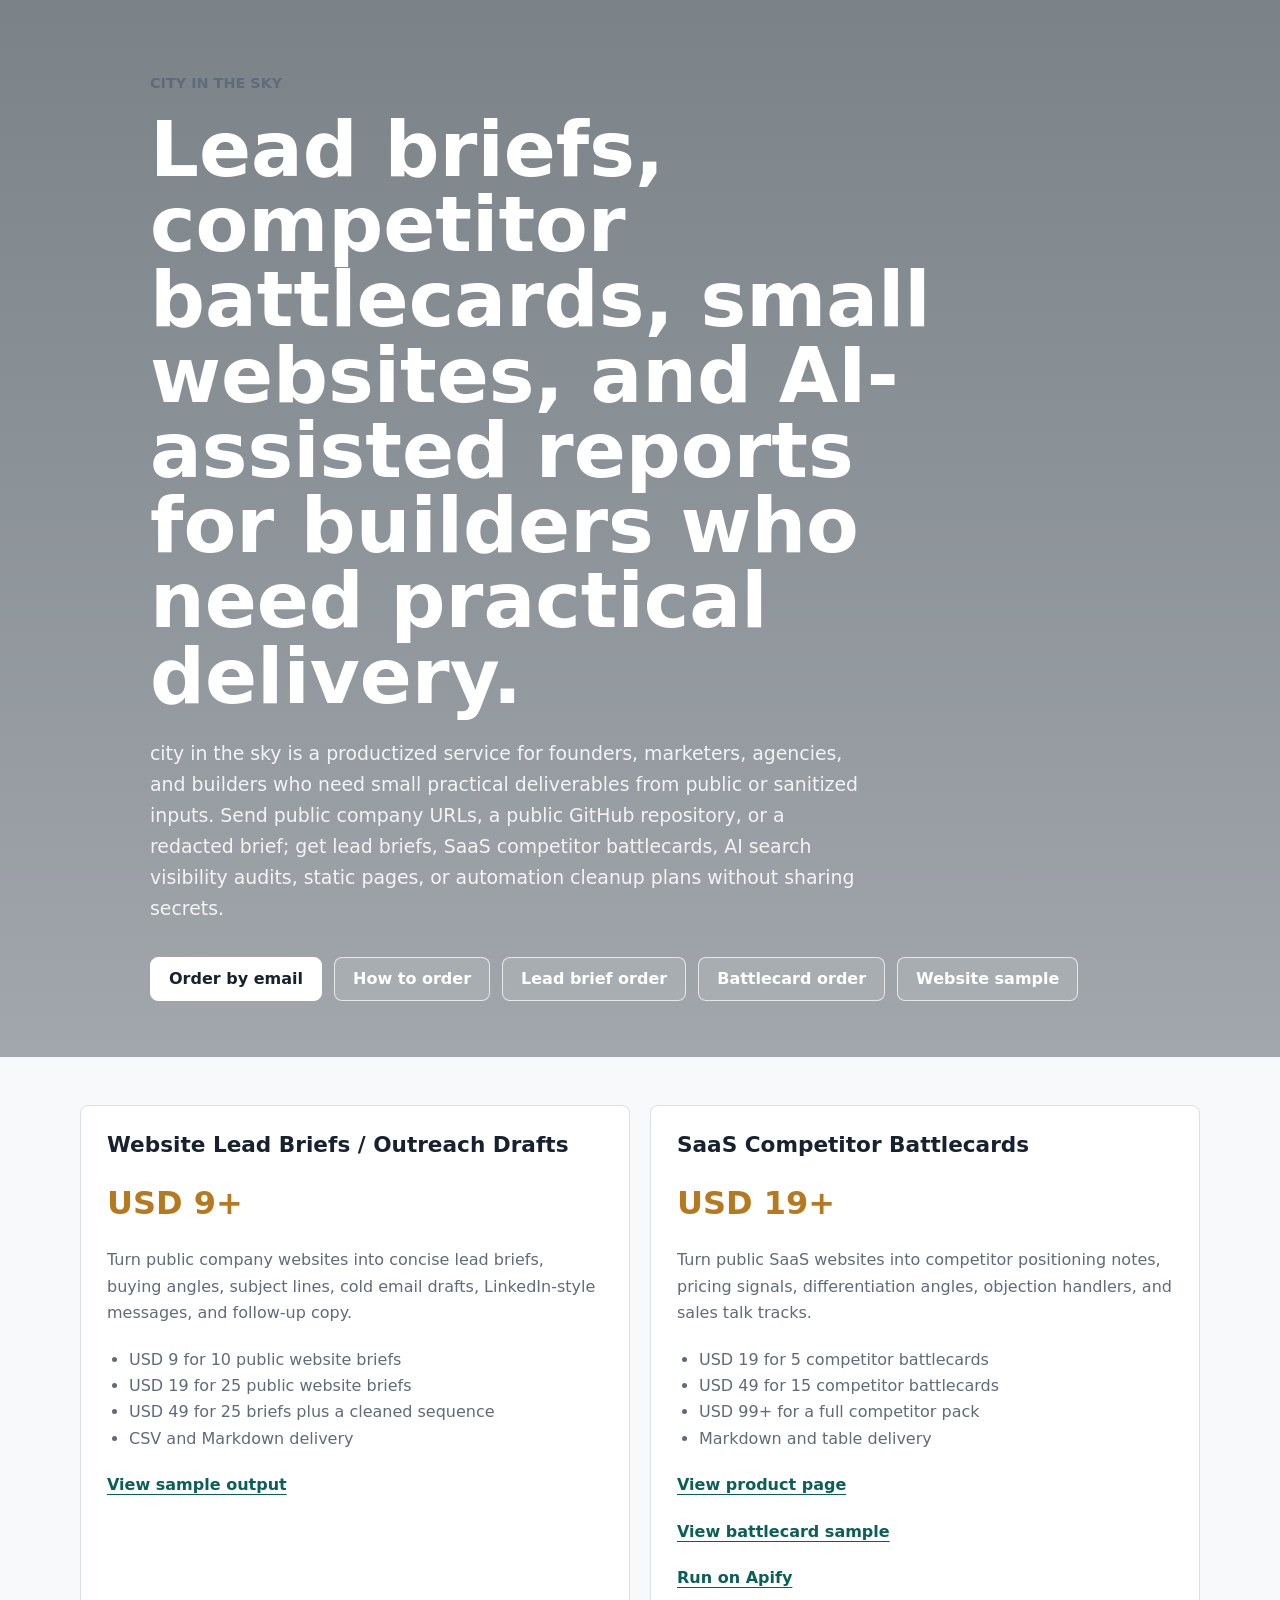
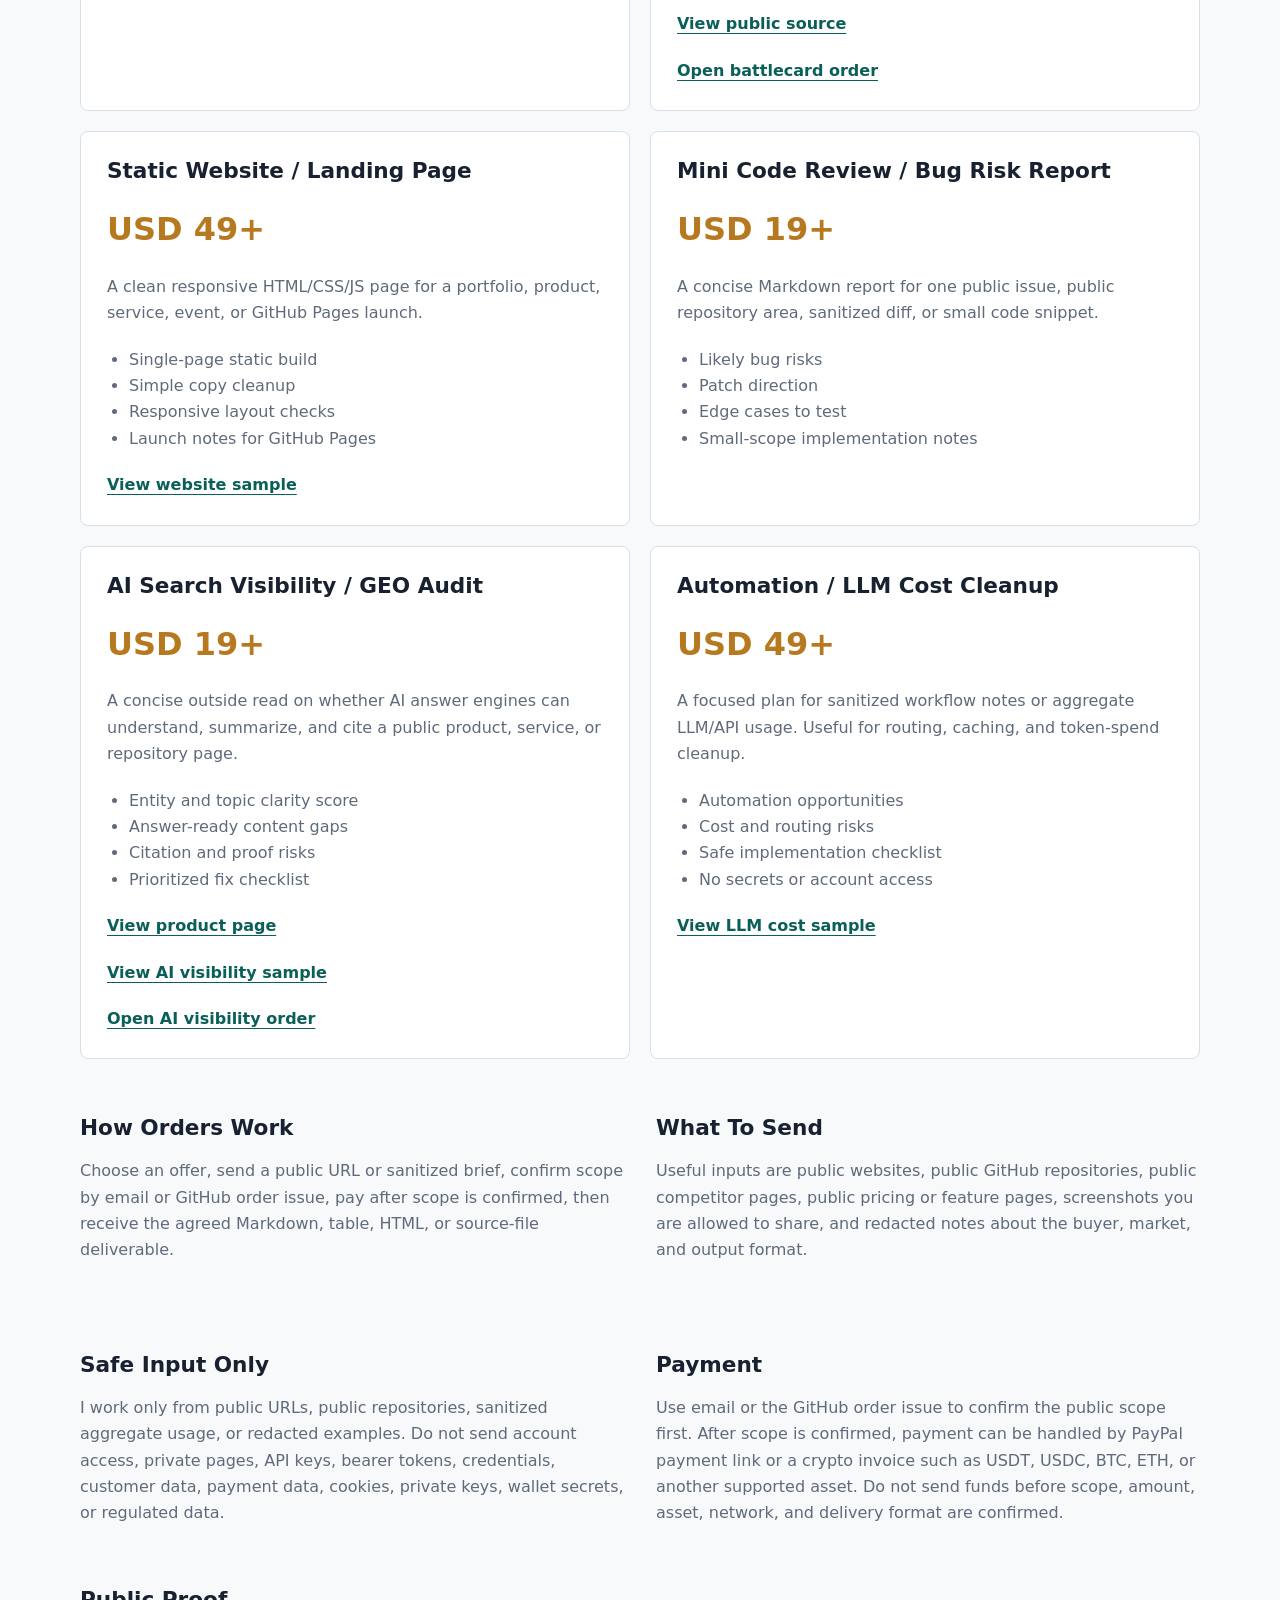
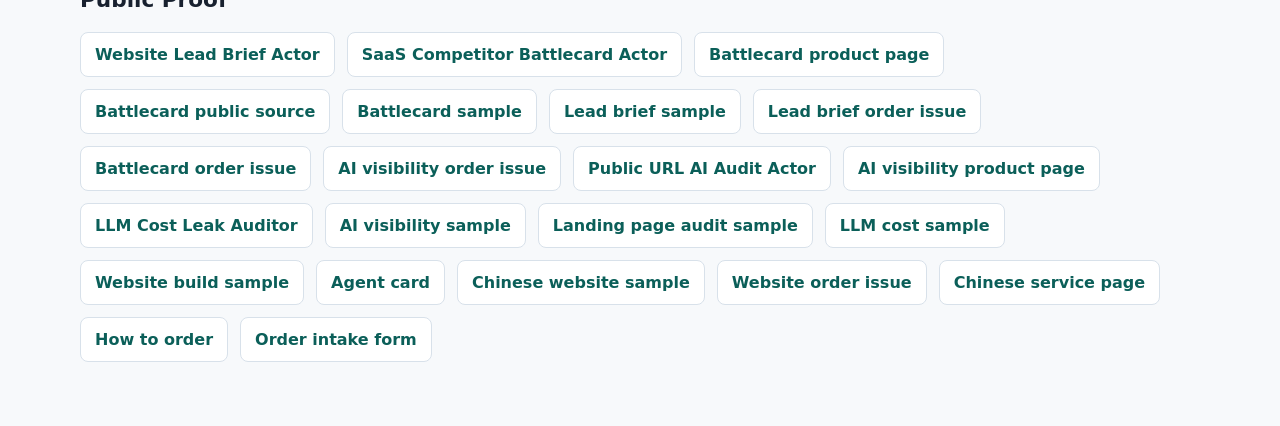
==== commit cc46a878: "Add AI visibility product landing page" ====
--- a/index.html
+++ b/index.html
@@ -148,6 +148,7 @@
               <li>Citation and proof risks</li>
               <li>Prioritized fix checklist</li>
             </ul>
+            <p class="card-link"><a href="ai-search-visibility.html">View product page</a></p>
             <p class="card-link"><a href="ai-visibility-sample.html">View AI visibility sample</a></p>
             <p class="card-link"><a href="https://github.com/nonggde/city-in-the-sky-services/issues/new?template=ai-visibility-order.yml" rel="noreferrer">Open AI visibility order</a></p>
           </article>
@@ -222,6 +223,7 @@
           <a href="https://github.com/nonggde/city-in-the-sky-services/issues/new?template=battlecard-order.yml" rel="noreferrer">Battlecard order issue</a>
           <a href="https://github.com/nonggde/city-in-the-sky-services/issues/new?template=ai-visibility-order.yml" rel="noreferrer">AI visibility order issue</a>
           <a href="https://github.com/nonggde/public-url-ai-audit-actor" rel="noreferrer">Public URL AI Audit Actor</a>
+          <a href="ai-search-visibility.html">AI visibility product page</a>
           <a href="https://github.com/nonggde/llm-cost-leak-auditor" rel="noreferrer">LLM Cost Leak Auditor</a>
           <a href="ai-visibility-sample.html">AI visibility sample</a>
           <a href="sample.html">Landing page audit sample</a>
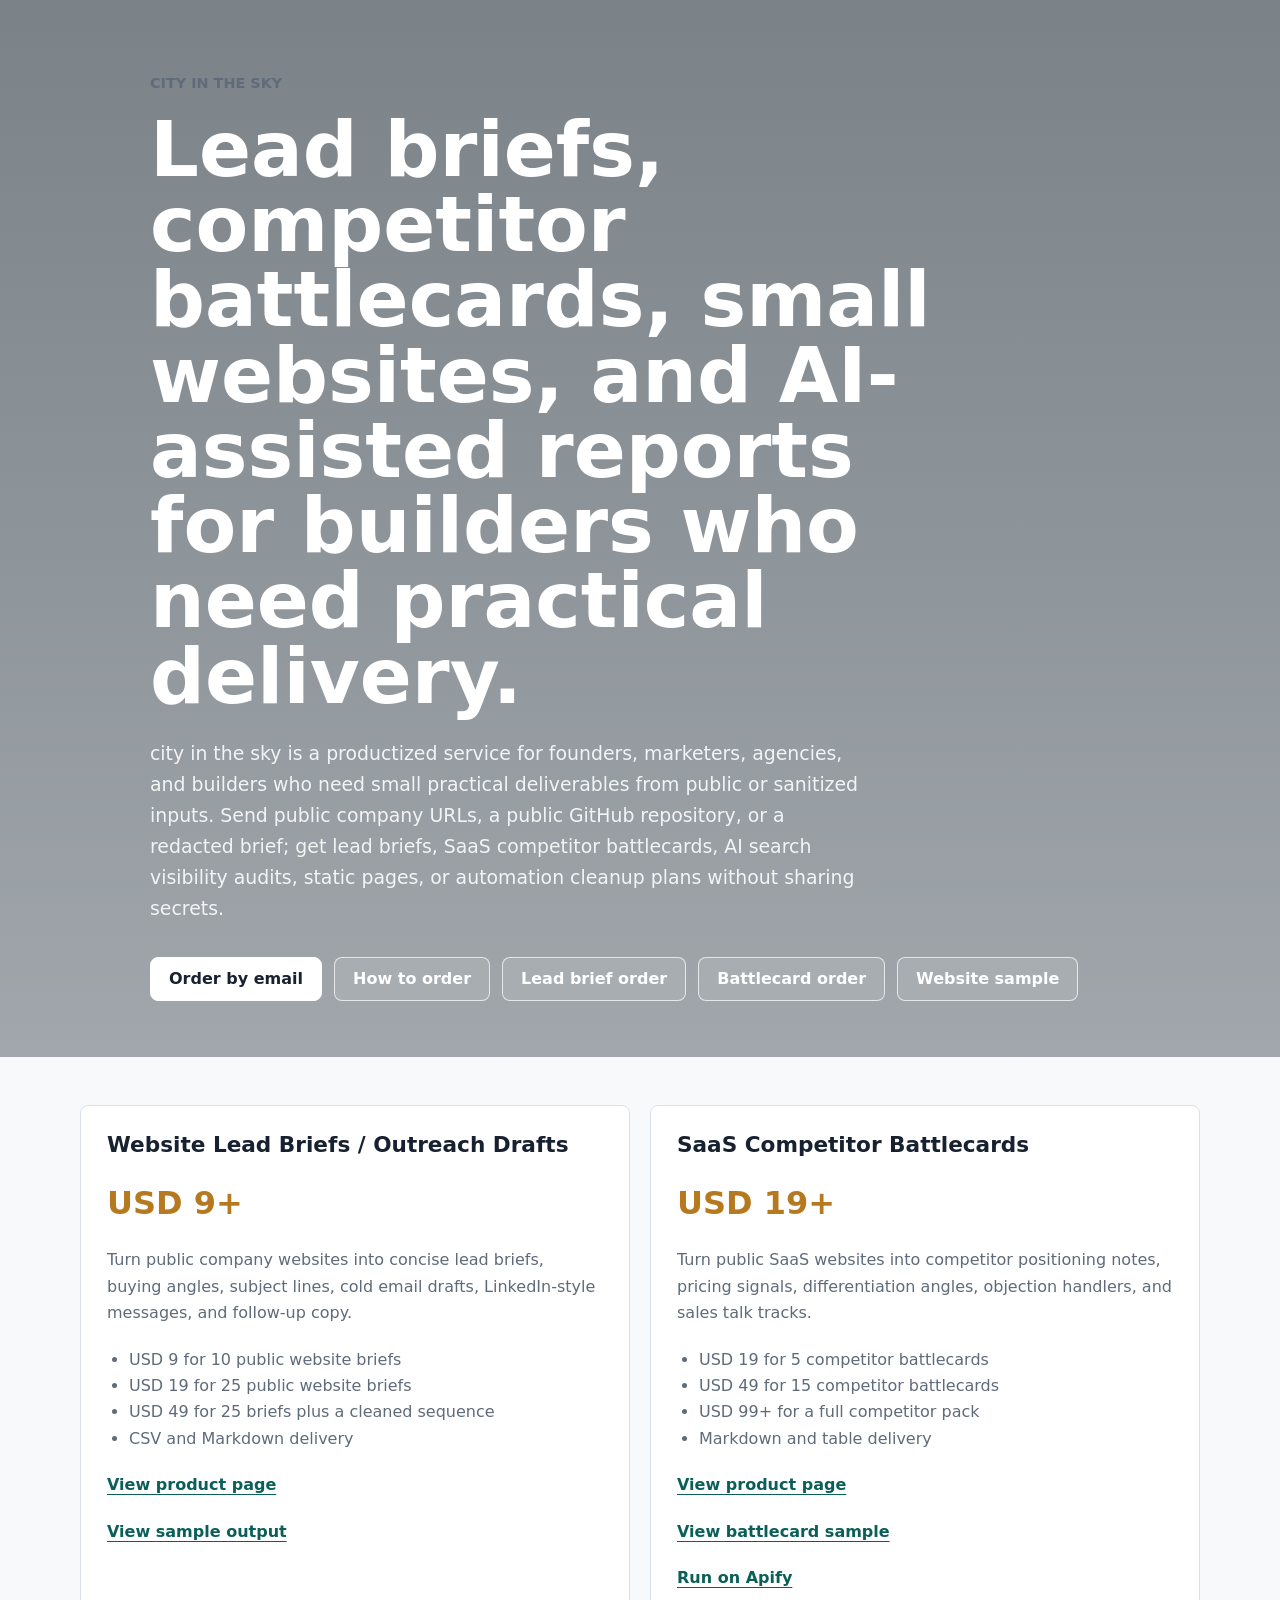
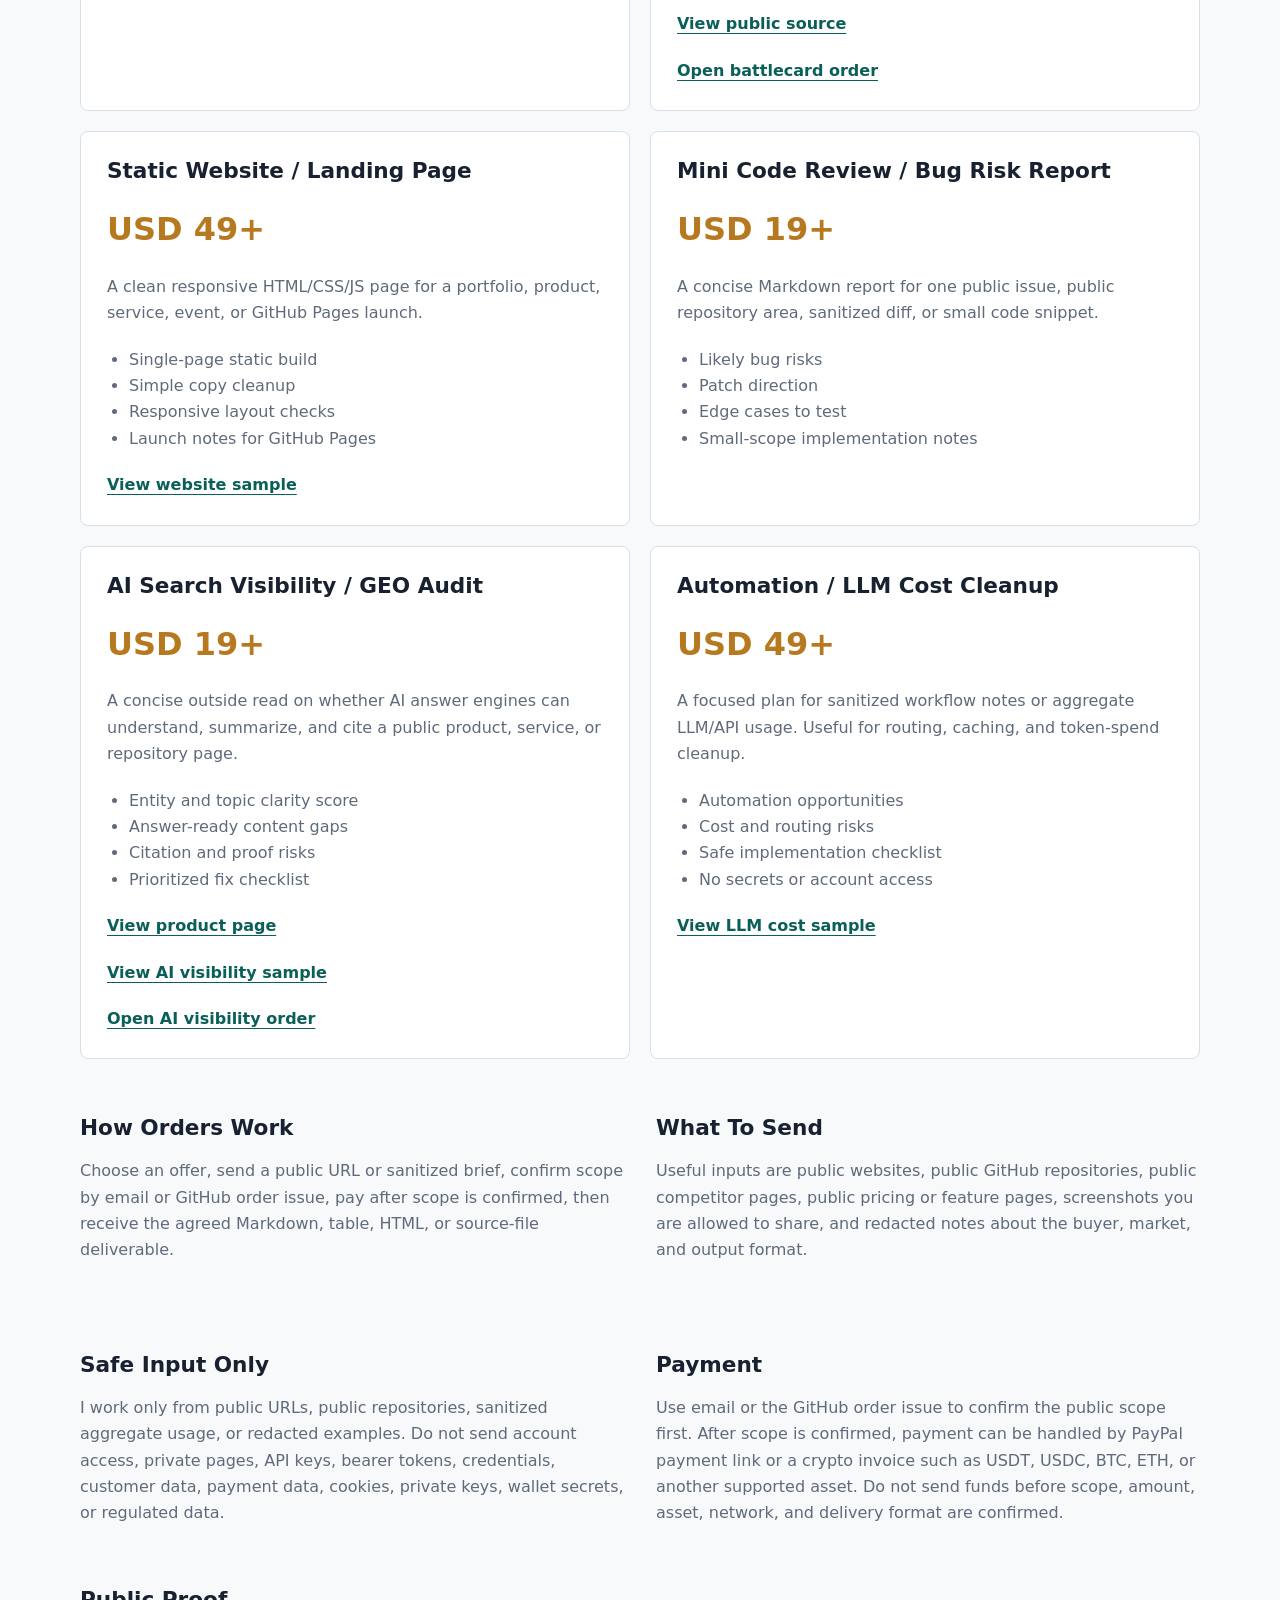
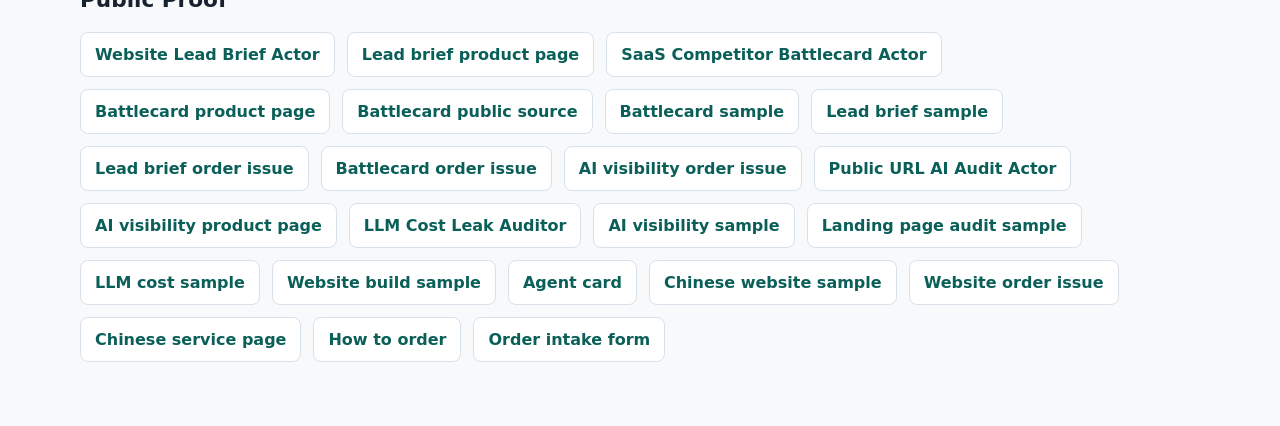
==== commit 7e35310a: "Add lead brief product landing page" ====
--- a/index.html
+++ b/index.html
@@ -81,6 +81,7 @@
               <li>USD 49 for 25 briefs plus a cleaned sequence</li>
               <li>CSV and Markdown delivery</li>
             </ul>
+            <p class="card-link"><a href="website-lead-briefs.html">View product page</a></p>
             <p class="card-link"><a href="https://github.com/nonggde/website-lead-brief-actor/blob/main/examples/model-backed-sample.md" rel="noreferrer">View sample output</a></p>
           </article>
 
@@ -214,6 +215,7 @@
         <h2>Public Proof</h2>
         <div class="links">
           <a href="https://github.com/nonggde/website-lead-brief-actor" rel="noreferrer">Website Lead Brief Actor</a>
+          <a href="website-lead-briefs.html">Lead brief product page</a>
           <a href="https://apify.com/city-in-the-sky/saas-competitor-battlecard-generator" rel="noreferrer">SaaS Competitor Battlecard Actor</a>
           <a href="competitor-battlecards.html">Battlecard product page</a>
           <a href="https://github.com/nonggde/saas-competitor-battlecard-actor" rel="noreferrer">Battlecard public source</a>
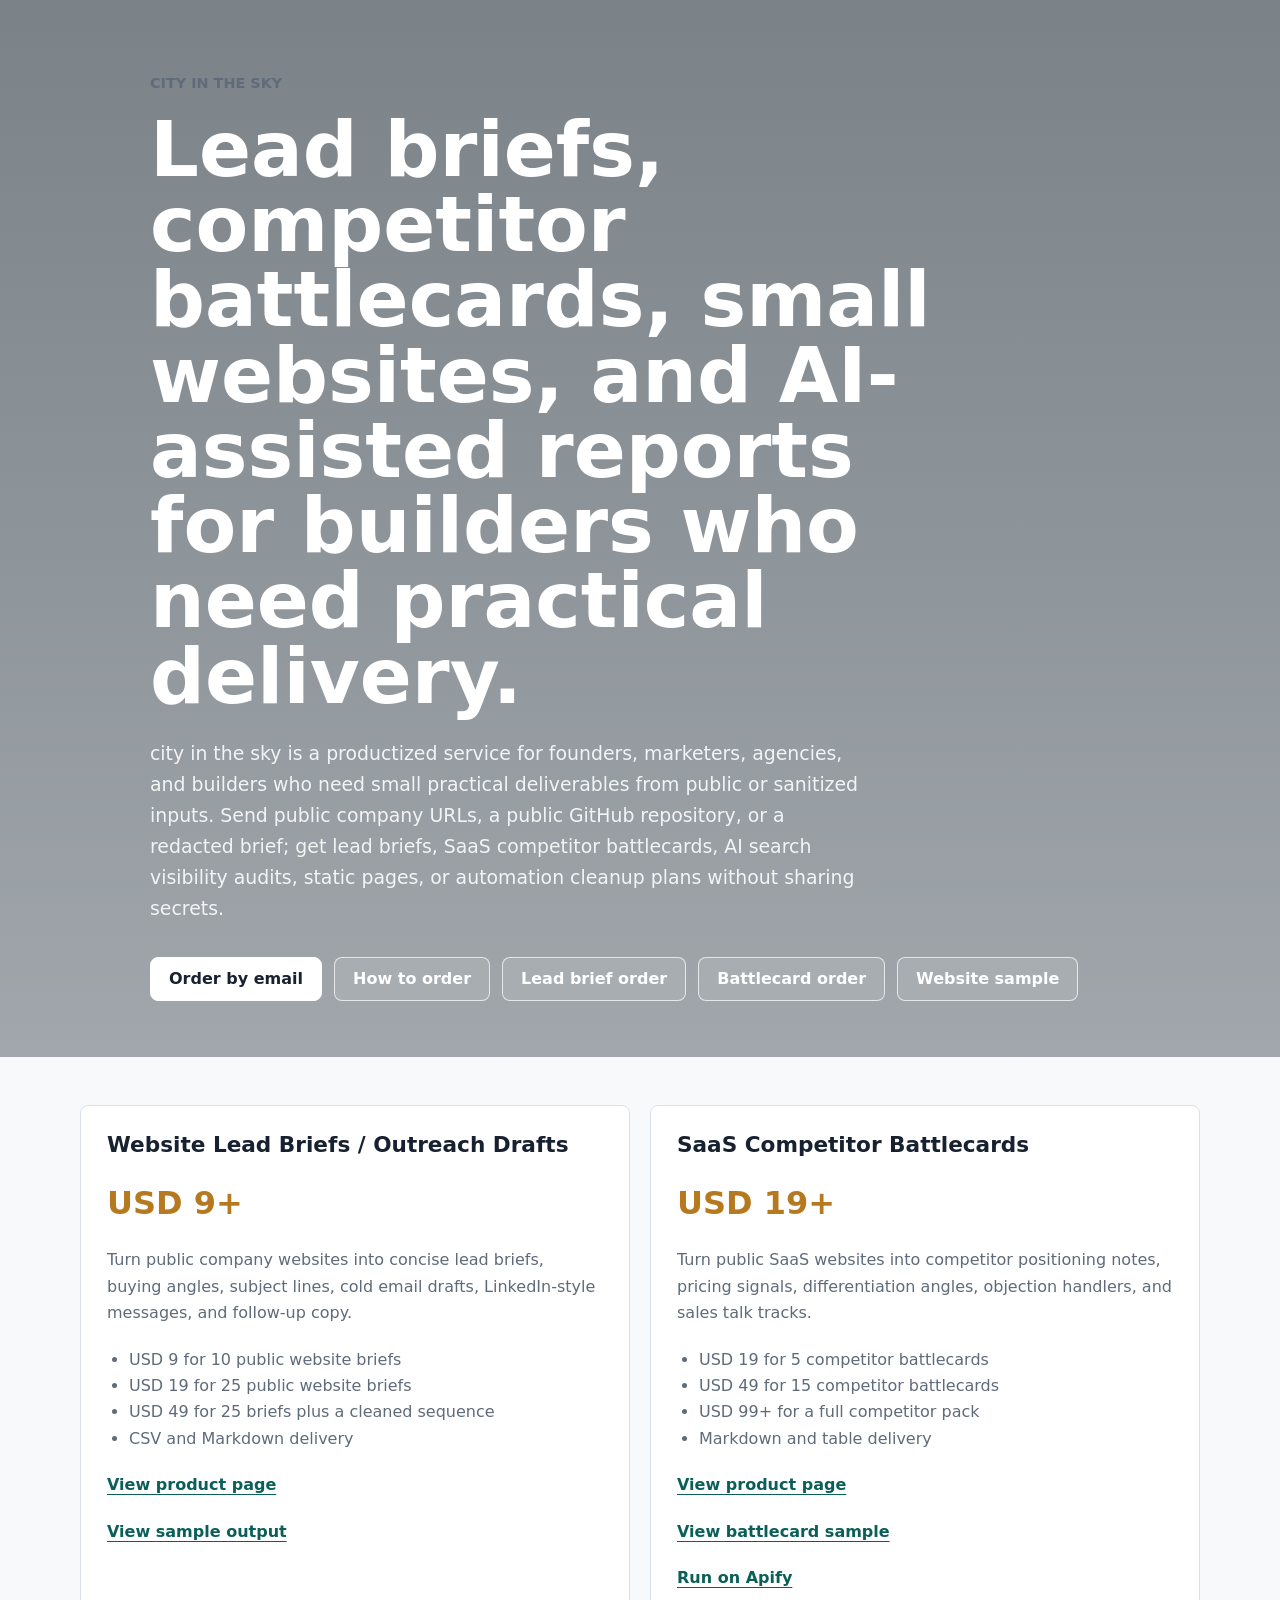
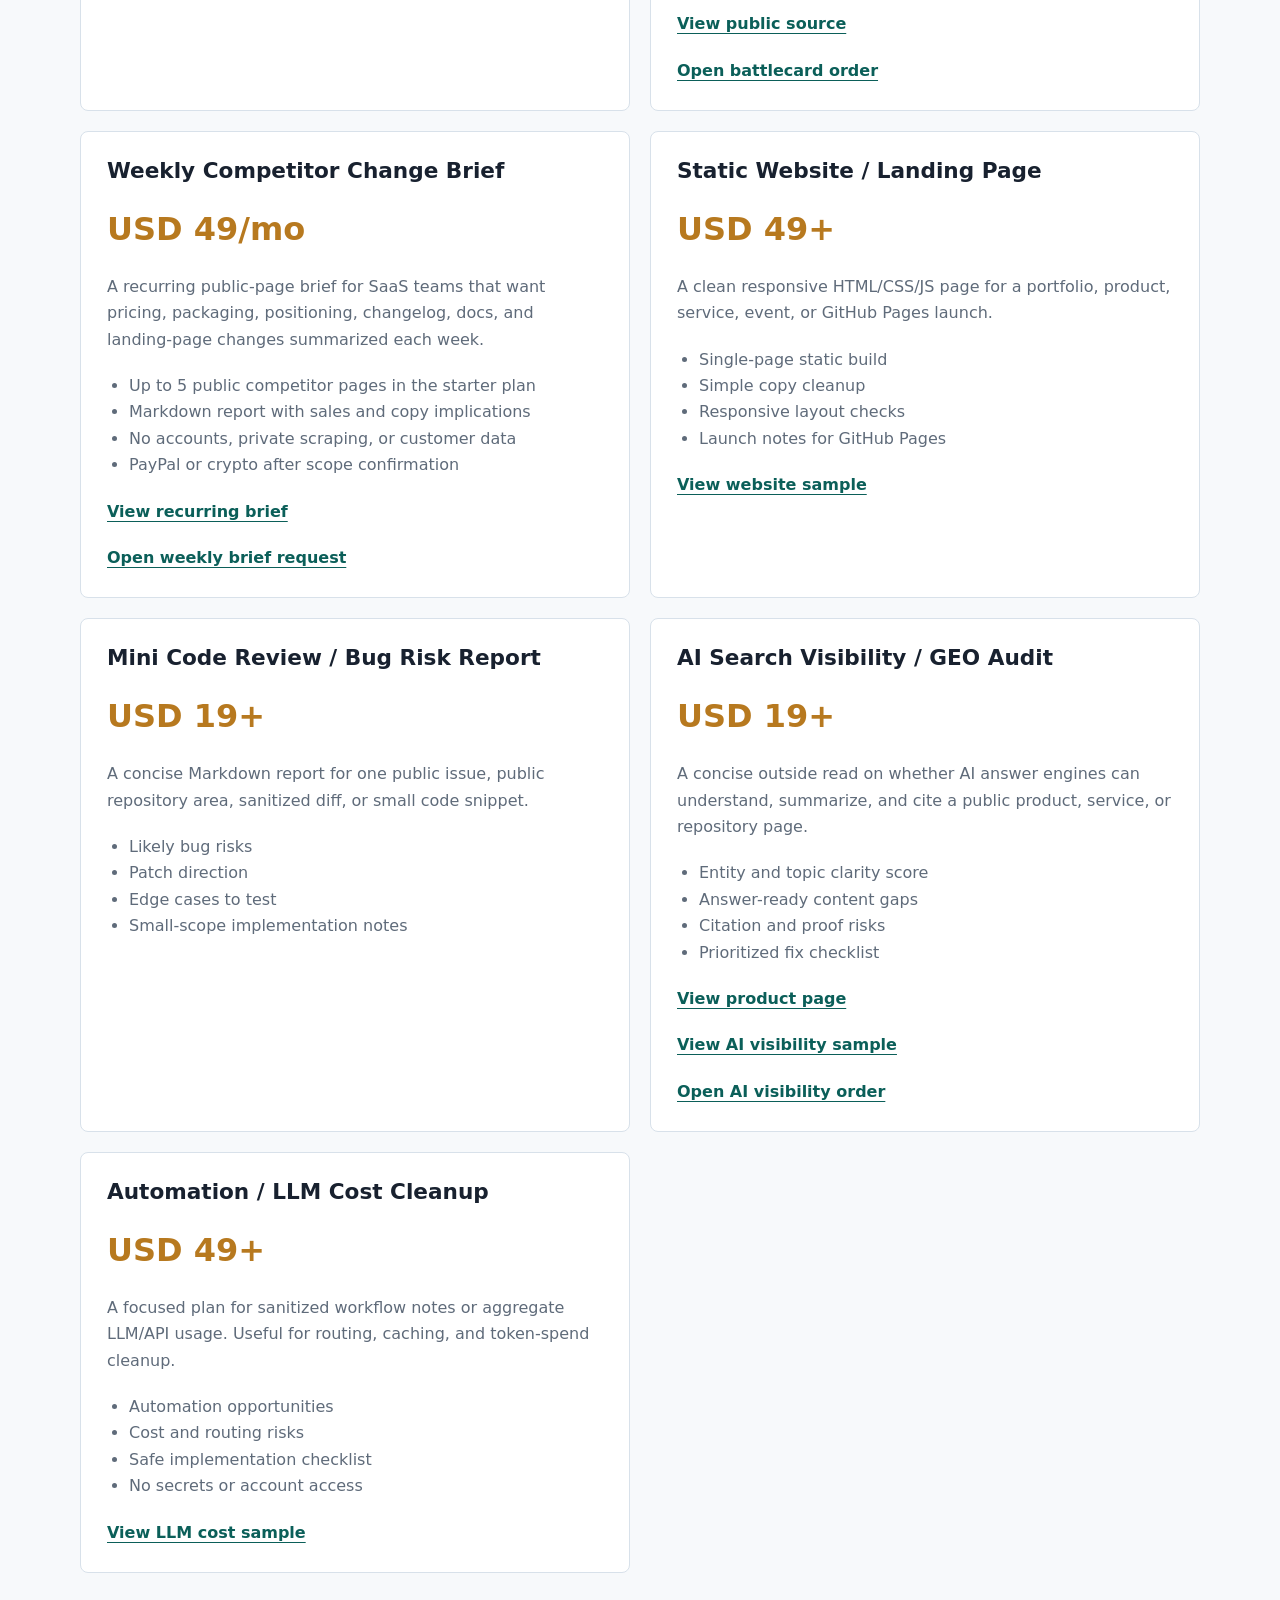
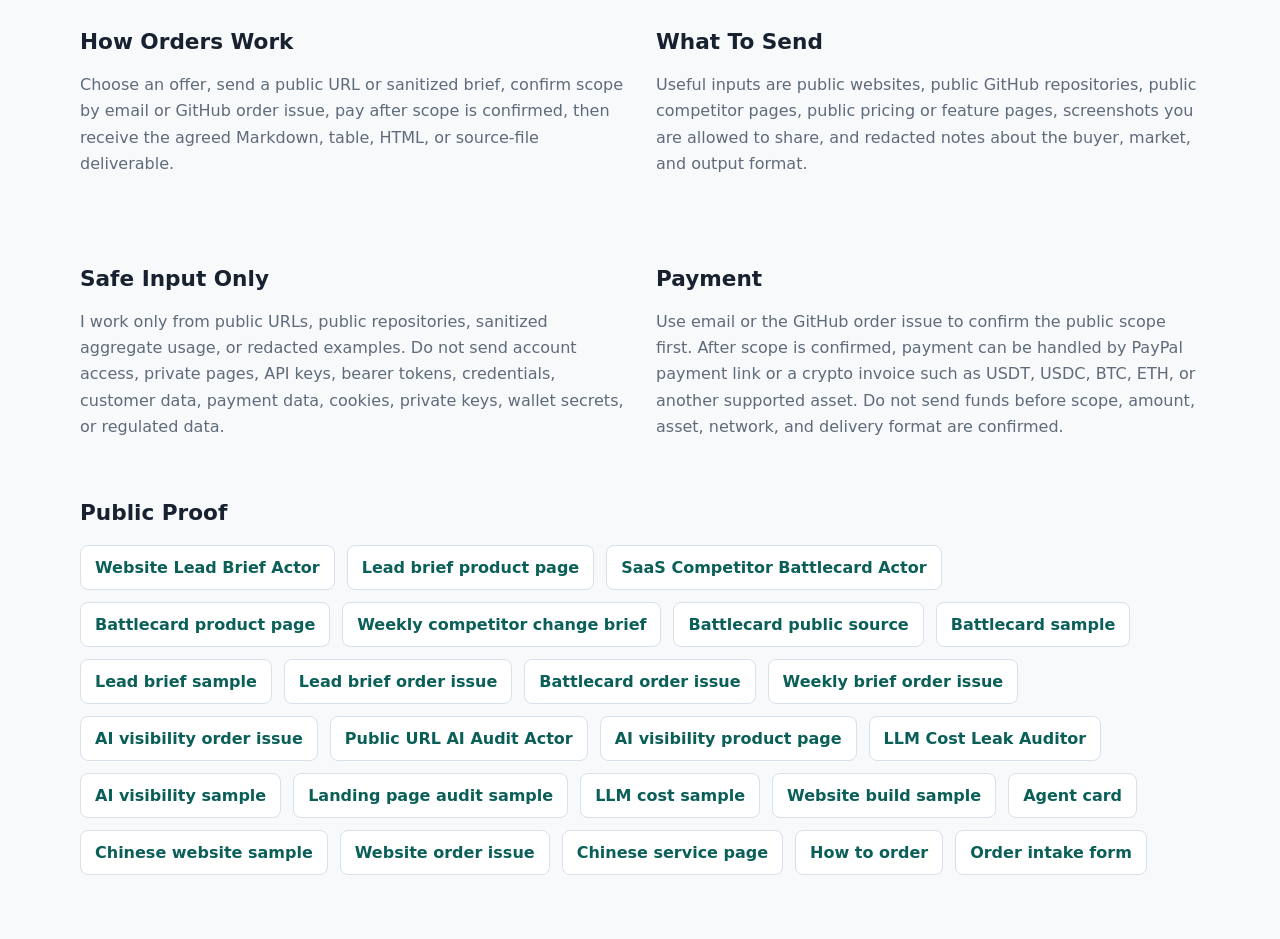
==== commit fd8bec9f: "Add weekly competitor change brief offer" ====
--- a/index.html
+++ b/index.html
@@ -37,6 +37,13 @@
               "@type": "Service",
               "name": "AI Search Visibility / GEO Audit"
             }
+          },
+          {
+            "@type": "Offer",
+            "itemOffered": {
+              "@type": "Service",
+              "name": "Weekly Competitor Change Brief"
+            }
           }
         ]
       }
@@ -106,6 +113,23 @@
           </article>
 
           <article>
+            <h2>Weekly Competitor Change Brief</h2>
+            <p class="price">USD 49/mo</p>
+            <p>
+              A recurring public-page brief for SaaS teams that want pricing, packaging,
+              positioning, changelog, docs, and landing-page changes summarized each week.
+            </p>
+            <ul>
+              <li>Up to 5 public competitor pages in the starter plan</li>
+              <li>Markdown report with sales and copy implications</li>
+              <li>No accounts, private scraping, or customer data</li>
+              <li>PayPal or crypto after scope confirmation</li>
+            </ul>
+            <p class="card-link"><a href="weekly-competitor-change-brief.html">View recurring brief</a></p>
+            <p class="card-link"><a href="https://github.com/nonggde/city-in-the-sky-services/issues/new?template=weekly-competitor-brief-order.yml" rel="noreferrer">Open weekly brief request</a></p>
+          </article>
+
+          <article>
             <h2>Static Website / Landing Page</h2>
             <p class="price">USD 49+</p>
             <p>
@@ -218,11 +242,13 @@
           <a href="website-lead-briefs.html">Lead brief product page</a>
           <a href="https://apify.com/city-in-the-sky/saas-competitor-battlecard-generator" rel="noreferrer">SaaS Competitor Battlecard Actor</a>
           <a href="competitor-battlecards.html">Battlecard product page</a>
+          <a href="weekly-competitor-change-brief.html">Weekly competitor change brief</a>
           <a href="https://github.com/nonggde/saas-competitor-battlecard-actor" rel="noreferrer">Battlecard public source</a>
           <a href="battlecard-sample.html">Battlecard sample</a>
           <a href="https://github.com/nonggde/website-lead-brief-actor/blob/main/examples/model-backed-sample.md" rel="noreferrer">Lead brief sample</a>
           <a href="https://github.com/nonggde/city-in-the-sky-services/issues/new?template=lead-brief-order.yml" rel="noreferrer">Lead brief order issue</a>
           <a href="https://github.com/nonggde/city-in-the-sky-services/issues/new?template=battlecard-order.yml" rel="noreferrer">Battlecard order issue</a>
+          <a href="https://github.com/nonggde/city-in-the-sky-services/issues/new?template=weekly-competitor-brief-order.yml" rel="noreferrer">Weekly brief order issue</a>
           <a href="https://github.com/nonggde/city-in-the-sky-services/issues/new?template=ai-visibility-order.yml" rel="noreferrer">AI visibility order issue</a>
           <a href="https://github.com/nonggde/public-url-ai-audit-actor" rel="noreferrer">Public URL AI Audit Actor</a>
           <a href="ai-search-visibility.html">AI visibility product page</a>
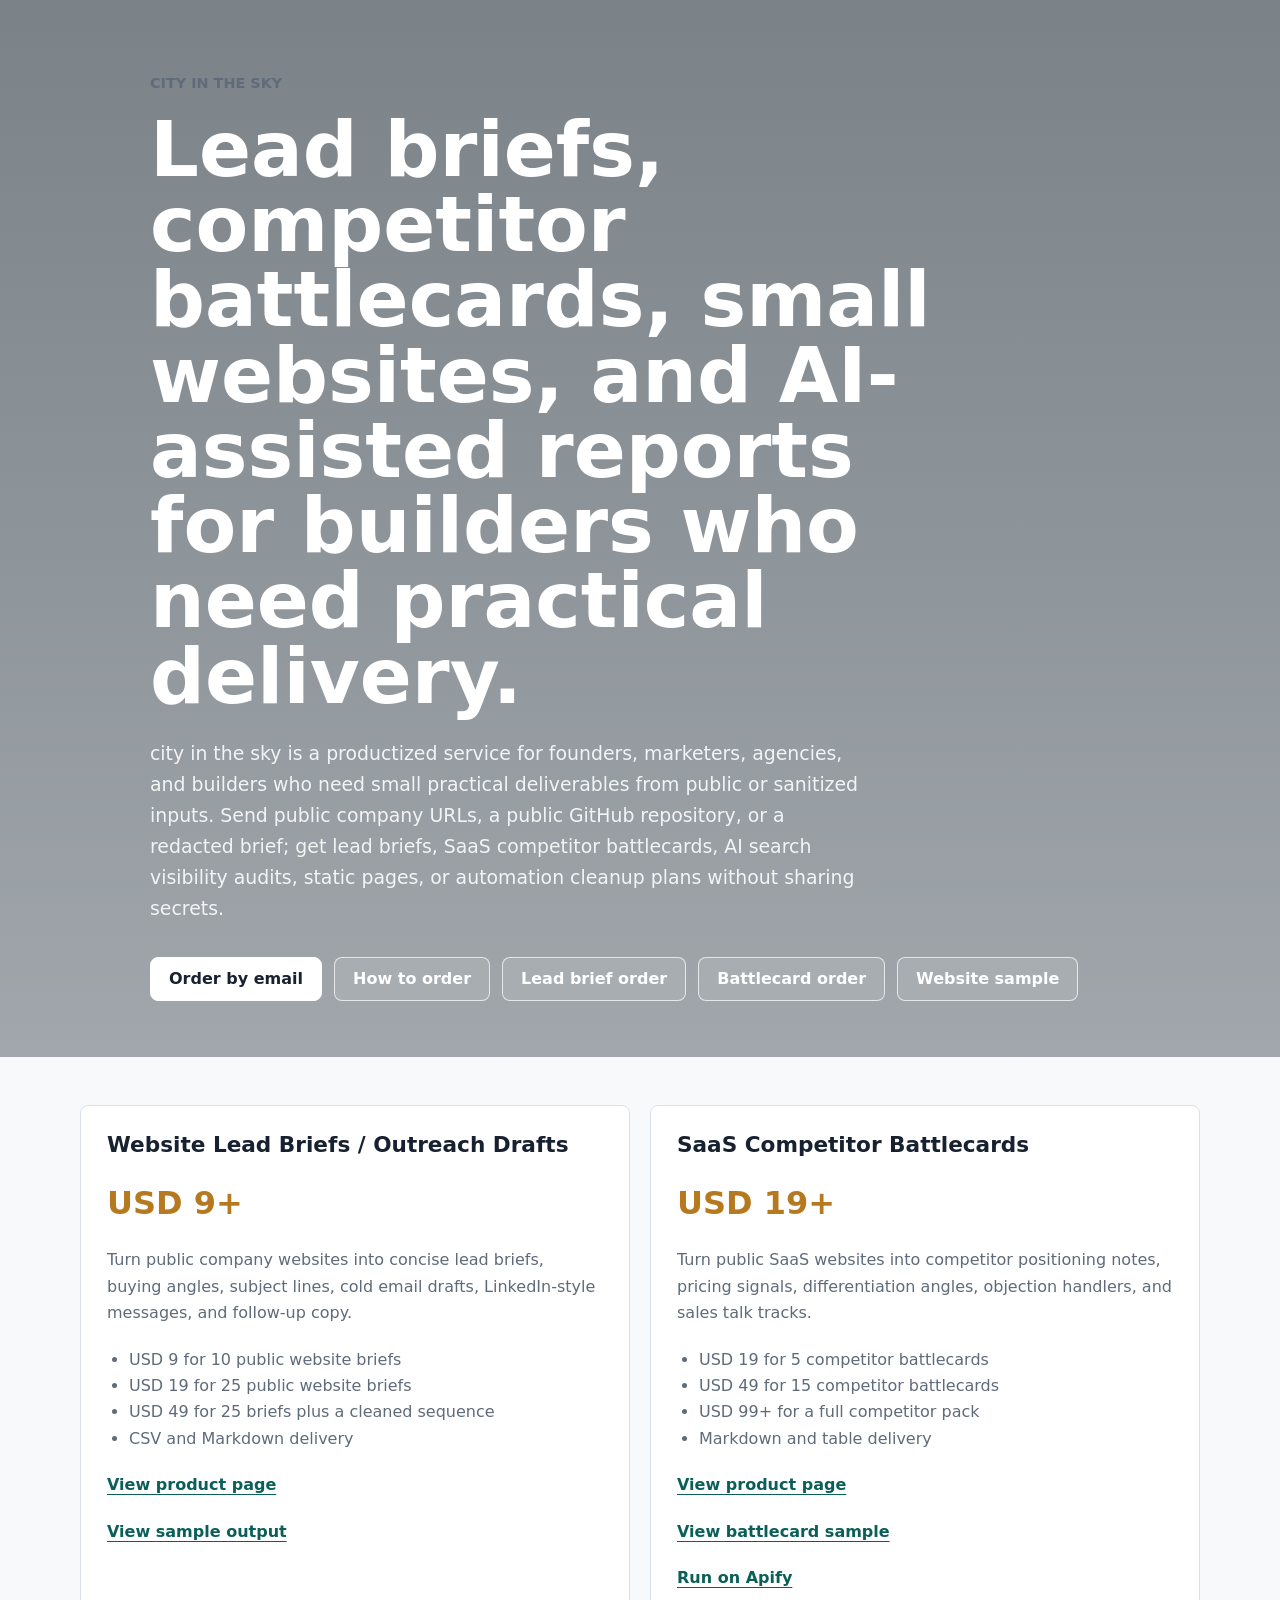
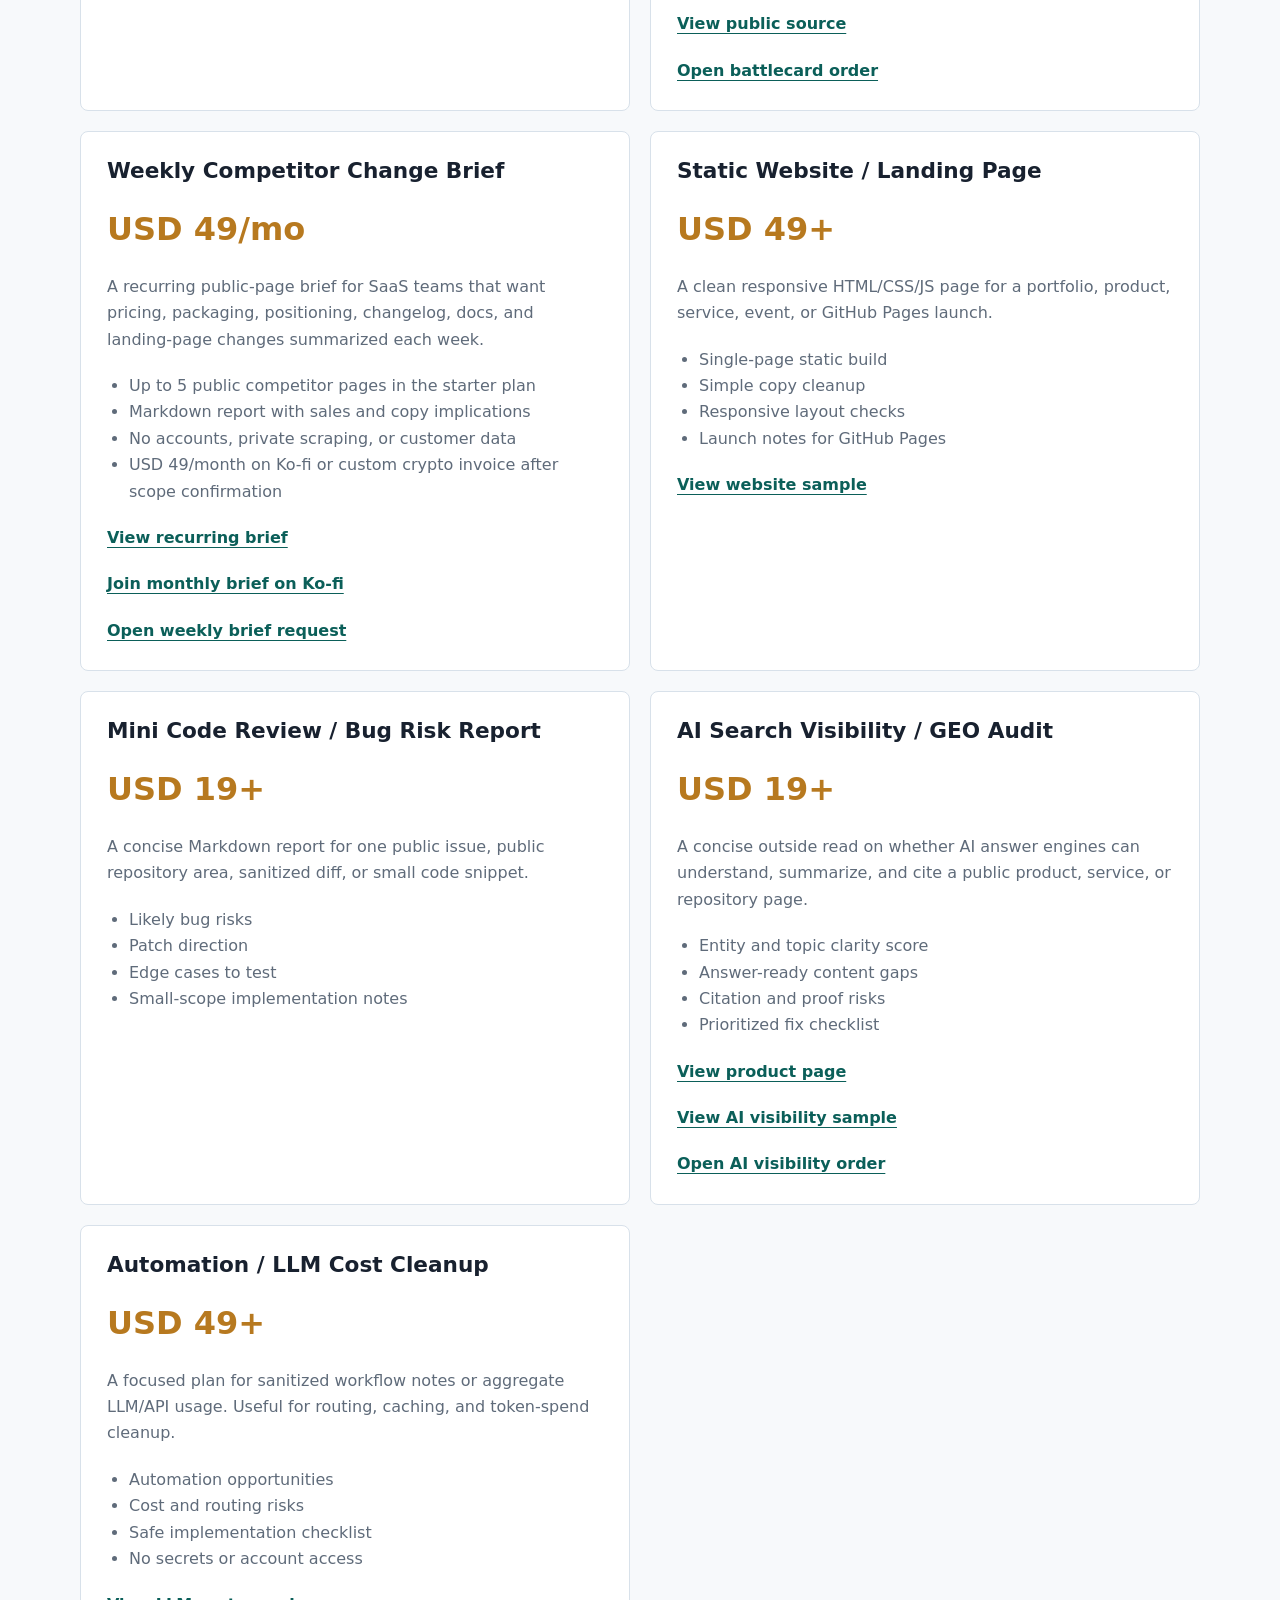
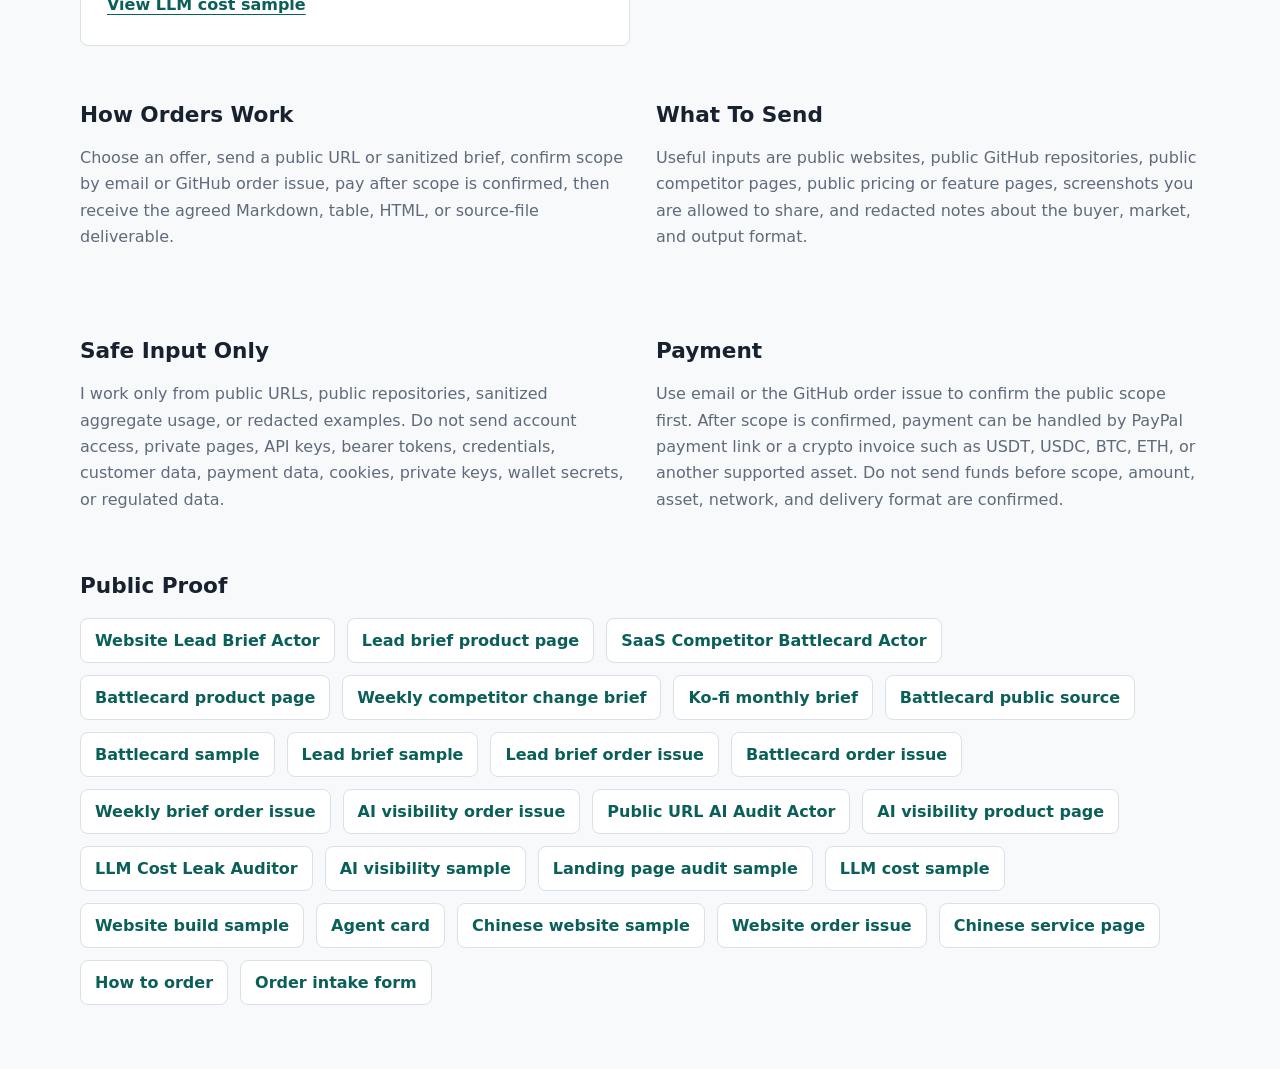
==== commit 353cb6da: "Add Ko-fi monthly brief checkout links" ====
--- a/index.html
+++ b/index.html
@@ -123,9 +123,10 @@
               <li>Up to 5 public competitor pages in the starter plan</li>
               <li>Markdown report with sales and copy implications</li>
               <li>No accounts, private scraping, or customer data</li>
-              <li>PayPal or crypto after scope confirmation</li>
+              <li>USD 49/month on Ko-fi or custom crypto invoice after scope confirmation</li>
             </ul>
             <p class="card-link"><a href="weekly-competitor-change-brief.html">View recurring brief</a></p>
+            <p class="card-link"><a href="https://ko-fi.com/a13553776411gmailcom/tiers" rel="noreferrer">Join monthly brief on Ko-fi</a></p>
             <p class="card-link"><a href="https://github.com/nonggde/city-in-the-sky-services/issues/new?template=weekly-competitor-brief-order.yml" rel="noreferrer">Open weekly brief request</a></p>
           </article>
 
@@ -243,6 +244,7 @@
           <a href="https://apify.com/city-in-the-sky/saas-competitor-battlecard-generator" rel="noreferrer">SaaS Competitor Battlecard Actor</a>
           <a href="competitor-battlecards.html">Battlecard product page</a>
           <a href="weekly-competitor-change-brief.html">Weekly competitor change brief</a>
+          <a href="https://ko-fi.com/a13553776411gmailcom/tiers" rel="noreferrer">Ko-fi monthly brief</a>
           <a href="https://github.com/nonggde/saas-competitor-battlecard-actor" rel="noreferrer">Battlecard public source</a>
           <a href="battlecard-sample.html">Battlecard sample</a>
           <a href="https://github.com/nonggde/website-lead-brief-actor/blob/main/examples/model-backed-sample.md" rel="noreferrer">Lead brief sample</a>
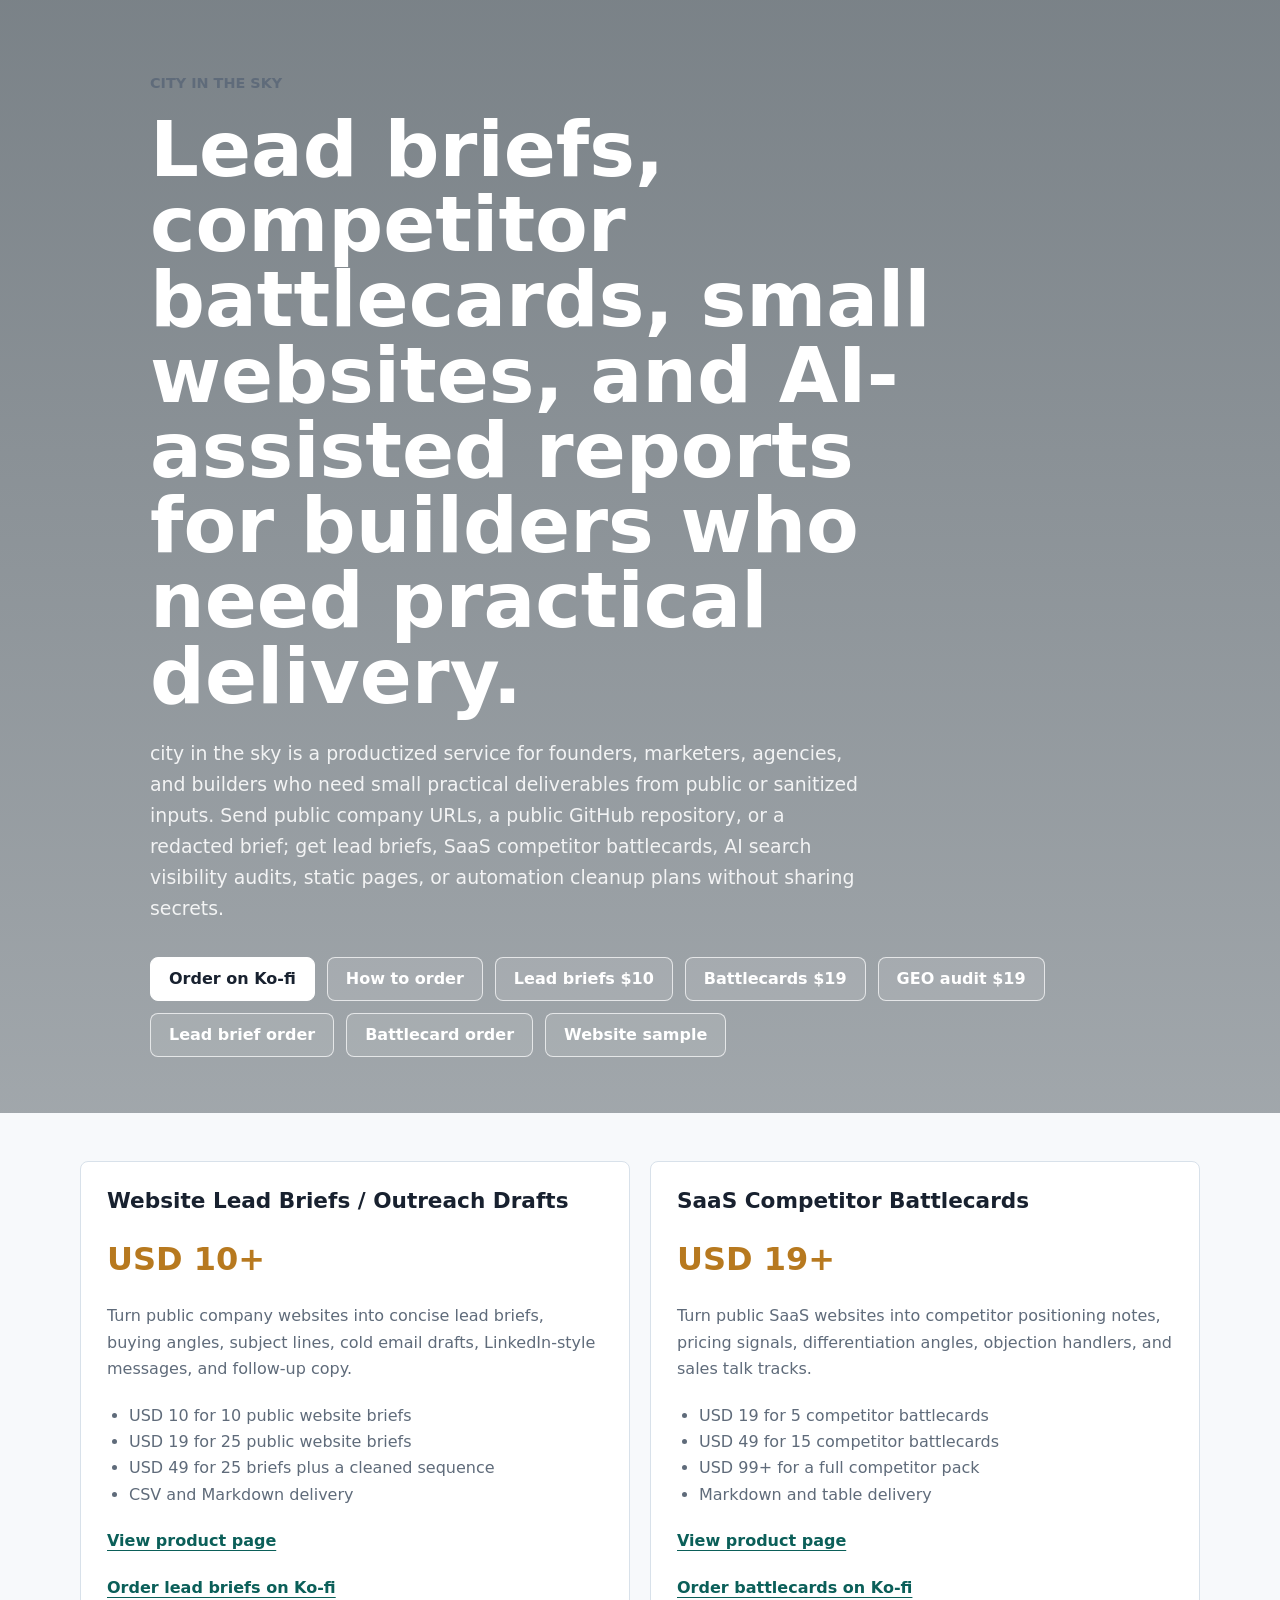
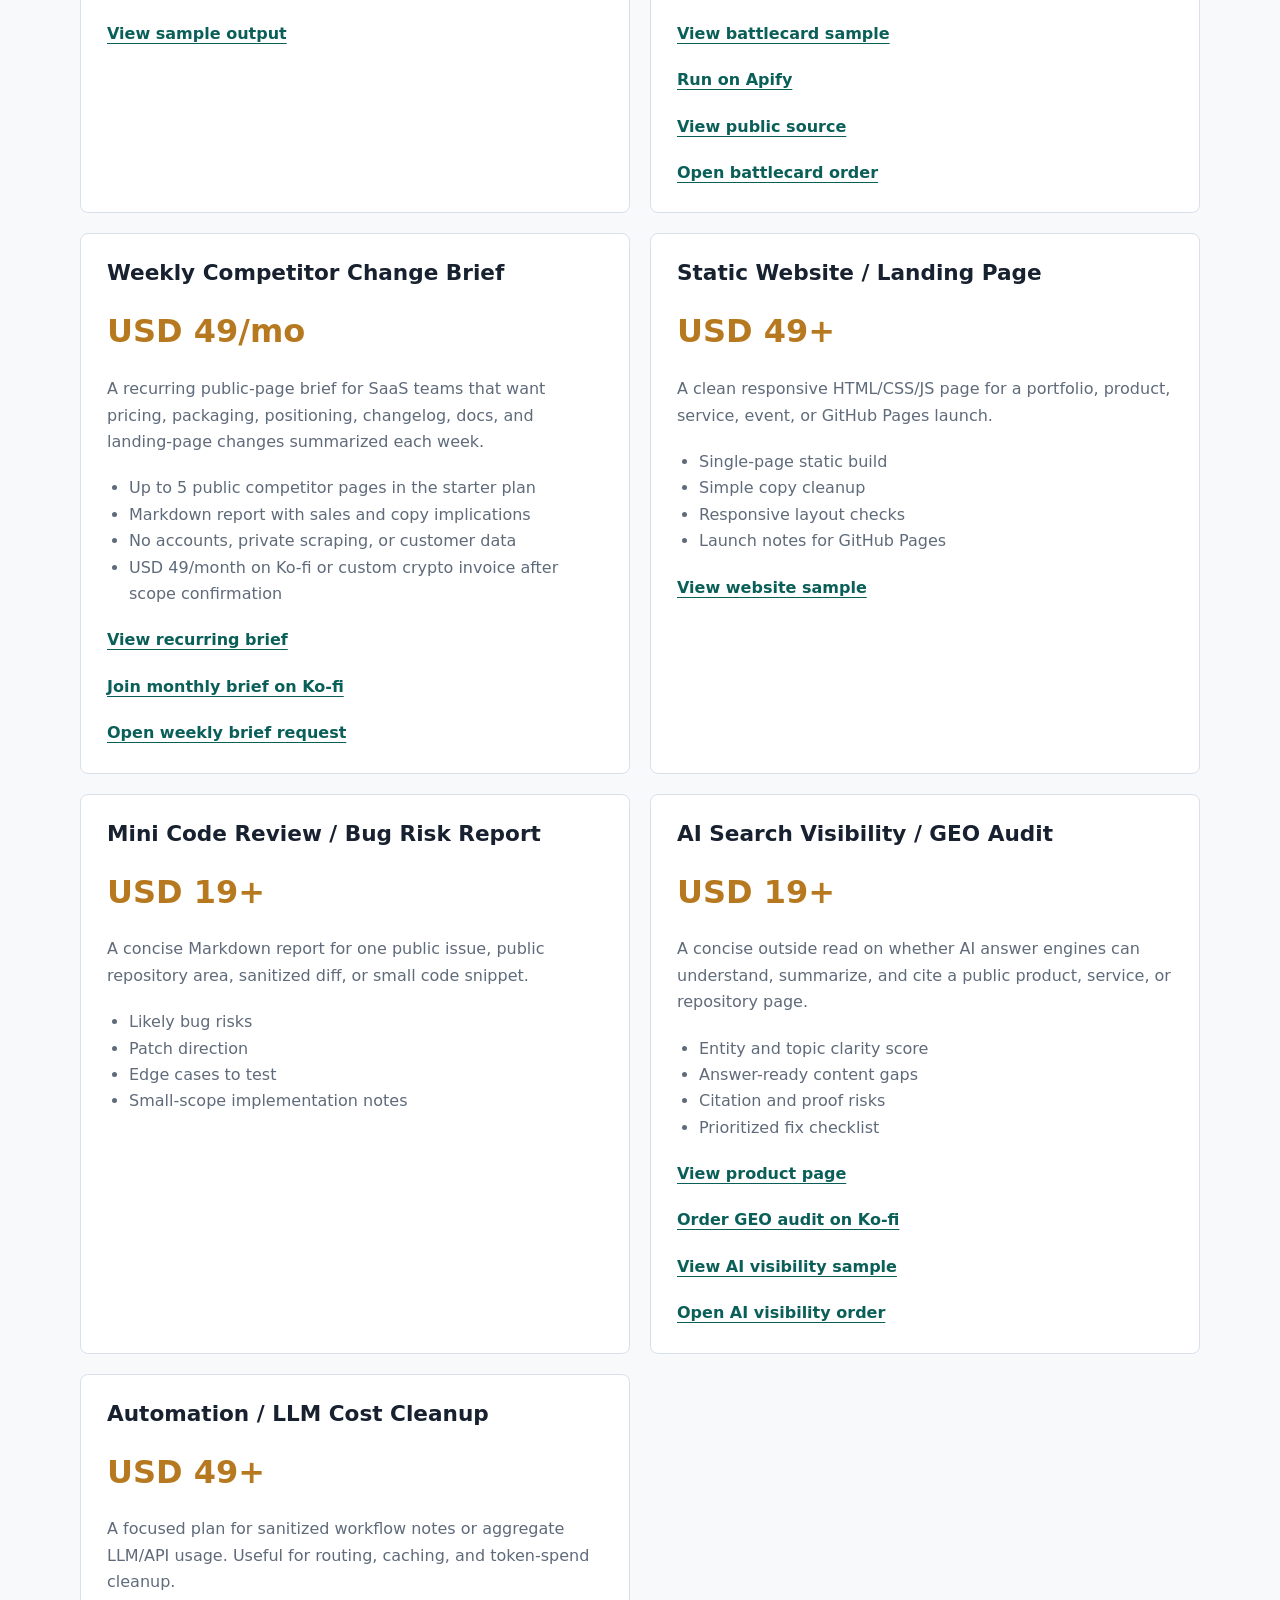
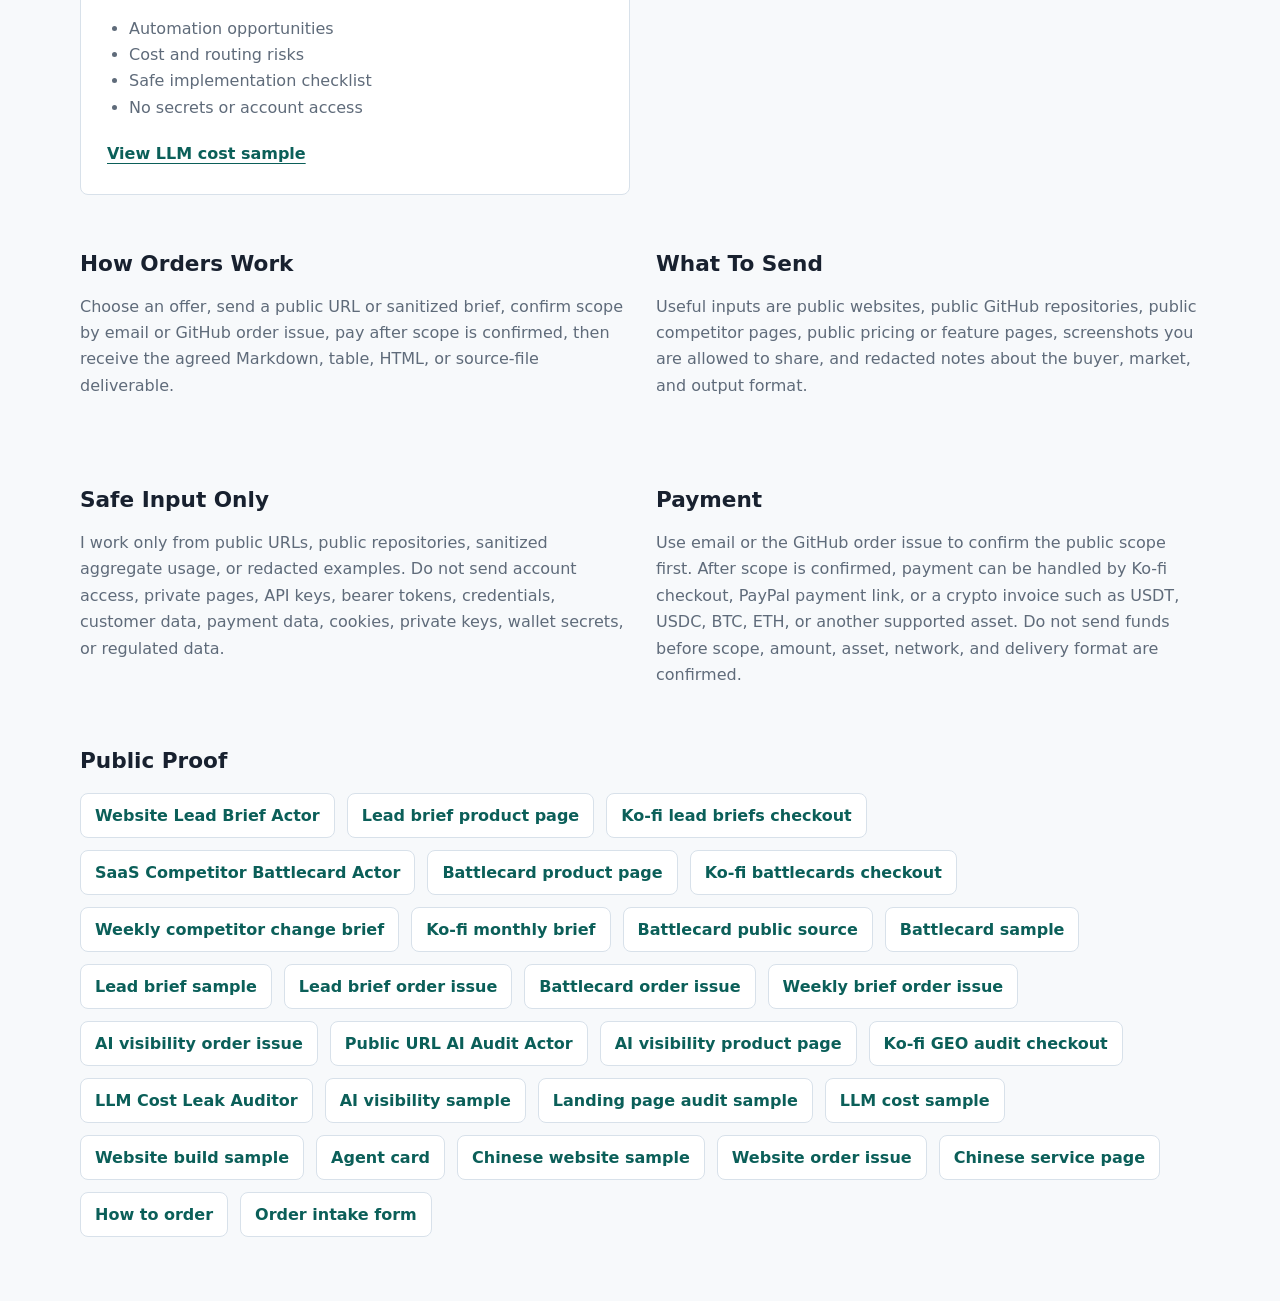
==== commit 034d0f36: "Add Ko-fi one-time checkout links" ====
--- a/index.html
+++ b/index.html
@@ -64,8 +64,11 @@
             cleanup plans without sharing secrets.
           </p>
           <div class="actions">
-            <a class="button button--primary" href="mailto:a13553776411@gmail.com?subject=Service%20Order&body=Hi%20city%20in%20the%20sky%2C%0A%0AI%20want%20to%20order%3A%20website%20lead%20briefs%20%2F%20SaaS%20competitor%20battlecards%20%2F%20website%20build%20%2F%20audit%20report.%0A%0ASelected%20package%3A%20%0APublic%20website%20URLs%3A%20%0ACompetitor%20URLs%20if%20needed%3A%20%0AMy%20offer%20or%20company%20context%3A%20%0ATarget%20buyer%20or%20market%3A%20%0APreferred%20language%20and%20tone%3A%20English%2C%20concise%0APreferred%20payment%3A%20PayPal%20payment%20link%20%2F%20USDT%20%2F%20USDC%20%2F%20BTC%20%2F%20ETH%20%2F%20other%0A%0AI%20confirm%20this%20order%20uses%20public%20or%20sanitized%20inputs%20only%20and%20does%20not%20include%20logins%2C%20private%20data%2C%20API%20keys%2C%20credentials%2C%20customer%20data%2C%20payment%20data%2C%20wallet%20secrets%2C%20or%20regulated%20data.">Order by email</a>
+            <a class="button button--primary" href="https://ko-fi.com/a13553776411gmailcom/commissions" rel="noreferrer">Order on Ko-fi</a>
             <a class="button" href="order.html">How to order</a>
+            <a class="button" href="https://ko-fi.com/c/a81abc4daf" rel="noreferrer">Lead briefs $10</a>
+            <a class="button" href="https://ko-fi.com/c/ffaf608889" rel="noreferrer">Battlecards $19</a>
+            <a class="button" href="https://ko-fi.com/c/505475561f" rel="noreferrer">GEO audit $19</a>
             <a class="button" href="https://github.com/nonggde/city-in-the-sky-services/issues/new?template=lead-brief-order.yml" rel="noreferrer">Lead brief order</a>
             <a class="button" href="https://github.com/nonggde/city-in-the-sky-services/issues/new?template=battlecard-order.yml" rel="noreferrer">Battlecard order</a>
             <a class="button" href="web-demo.html">Website sample</a>
@@ -77,18 +80,19 @@
         <div class="grid">
           <article>
             <h2>Website Lead Briefs / Outreach Drafts</h2>
-            <p class="price">USD 9+</p>
+            <p class="price">USD 10+</p>
             <p>
               Turn public company websites into concise lead briefs, buying angles, subject
               lines, cold email drafts, LinkedIn-style messages, and follow-up copy.
             </p>
             <ul>
-              <li>USD 9 for 10 public website briefs</li>
+              <li>USD 10 for 10 public website briefs</li>
               <li>USD 19 for 25 public website briefs</li>
               <li>USD 49 for 25 briefs plus a cleaned sequence</li>
               <li>CSV and Markdown delivery</li>
             </ul>
             <p class="card-link"><a href="website-lead-briefs.html">View product page</a></p>
+            <p class="card-link"><a href="https://ko-fi.com/c/a81abc4daf" rel="noreferrer">Order lead briefs on Ko-fi</a></p>
             <p class="card-link"><a href="https://github.com/nonggde/website-lead-brief-actor/blob/main/examples/model-backed-sample.md" rel="noreferrer">View sample output</a></p>
           </article>
 
@@ -106,6 +110,7 @@
               <li>Markdown and table delivery</li>
             </ul>
             <p class="card-link"><a href="competitor-battlecards.html">View product page</a></p>
+            <p class="card-link"><a href="https://ko-fi.com/c/ffaf608889" rel="noreferrer">Order battlecards on Ko-fi</a></p>
             <p class="card-link"><a href="battlecard-sample.html">View battlecard sample</a></p>
             <p class="card-link"><a href="https://apify.com/city-in-the-sky/saas-competitor-battlecard-generator" rel="noreferrer">Run on Apify</a></p>
             <p class="card-link"><a href="https://github.com/nonggde/saas-competitor-battlecard-actor" rel="noreferrer">View public source</a></p>
@@ -175,6 +180,7 @@
               <li>Prioritized fix checklist</li>
             </ul>
             <p class="card-link"><a href="ai-search-visibility.html">View product page</a></p>
+            <p class="card-link"><a href="https://ko-fi.com/c/505475561f" rel="noreferrer">Order GEO audit on Ko-fi</a></p>
             <p class="card-link"><a href="ai-visibility-sample.html">View AI visibility sample</a></p>
             <p class="card-link"><a href="https://github.com/nonggde/city-in-the-sky-services/issues/new?template=ai-visibility-order.yml" rel="noreferrer">Open AI visibility order</a></p>
           </article>
@@ -229,9 +235,9 @@
           <h2>Payment</h2>
           <p>
             Use email or the GitHub order issue to confirm the public scope first. After scope is
-            confirmed, payment can be handled by PayPal payment link or a crypto invoice such as
-            USDT, USDC, BTC, ETH, or another supported asset. Do not send funds before scope,
-            amount, asset, network, and delivery format are confirmed.
+            confirmed, payment can be handled by Ko-fi checkout, PayPal payment link, or a crypto
+            invoice such as USDT, USDC, BTC, ETH, or another supported asset. Do not send funds
+            before scope, amount, asset, network, and delivery format are confirmed.
           </p>
         </div>
       </section>
@@ -241,8 +247,10 @@
         <div class="links">
           <a href="https://github.com/nonggde/website-lead-brief-actor" rel="noreferrer">Website Lead Brief Actor</a>
           <a href="website-lead-briefs.html">Lead brief product page</a>
+          <a href="https://ko-fi.com/c/a81abc4daf" rel="noreferrer">Ko-fi lead briefs checkout</a>
           <a href="https://apify.com/city-in-the-sky/saas-competitor-battlecard-generator" rel="noreferrer">SaaS Competitor Battlecard Actor</a>
           <a href="competitor-battlecards.html">Battlecard product page</a>
+          <a href="https://ko-fi.com/c/ffaf608889" rel="noreferrer">Ko-fi battlecards checkout</a>
           <a href="weekly-competitor-change-brief.html">Weekly competitor change brief</a>
           <a href="https://ko-fi.com/a13553776411gmailcom/tiers" rel="noreferrer">Ko-fi monthly brief</a>
           <a href="https://github.com/nonggde/saas-competitor-battlecard-actor" rel="noreferrer">Battlecard public source</a>
@@ -254,6 +262,7 @@
           <a href="https://github.com/nonggde/city-in-the-sky-services/issues/new?template=ai-visibility-order.yml" rel="noreferrer">AI visibility order issue</a>
           <a href="https://github.com/nonggde/public-url-ai-audit-actor" rel="noreferrer">Public URL AI Audit Actor</a>
           <a href="ai-search-visibility.html">AI visibility product page</a>
+          <a href="https://ko-fi.com/c/505475561f" rel="noreferrer">Ko-fi GEO audit checkout</a>
           <a href="https://github.com/nonggde/llm-cost-leak-auditor" rel="noreferrer">LLM Cost Leak Auditor</a>
           <a href="ai-visibility-sample.html">AI visibility sample</a>
           <a href="sample.html">Landing page audit sample</a>
